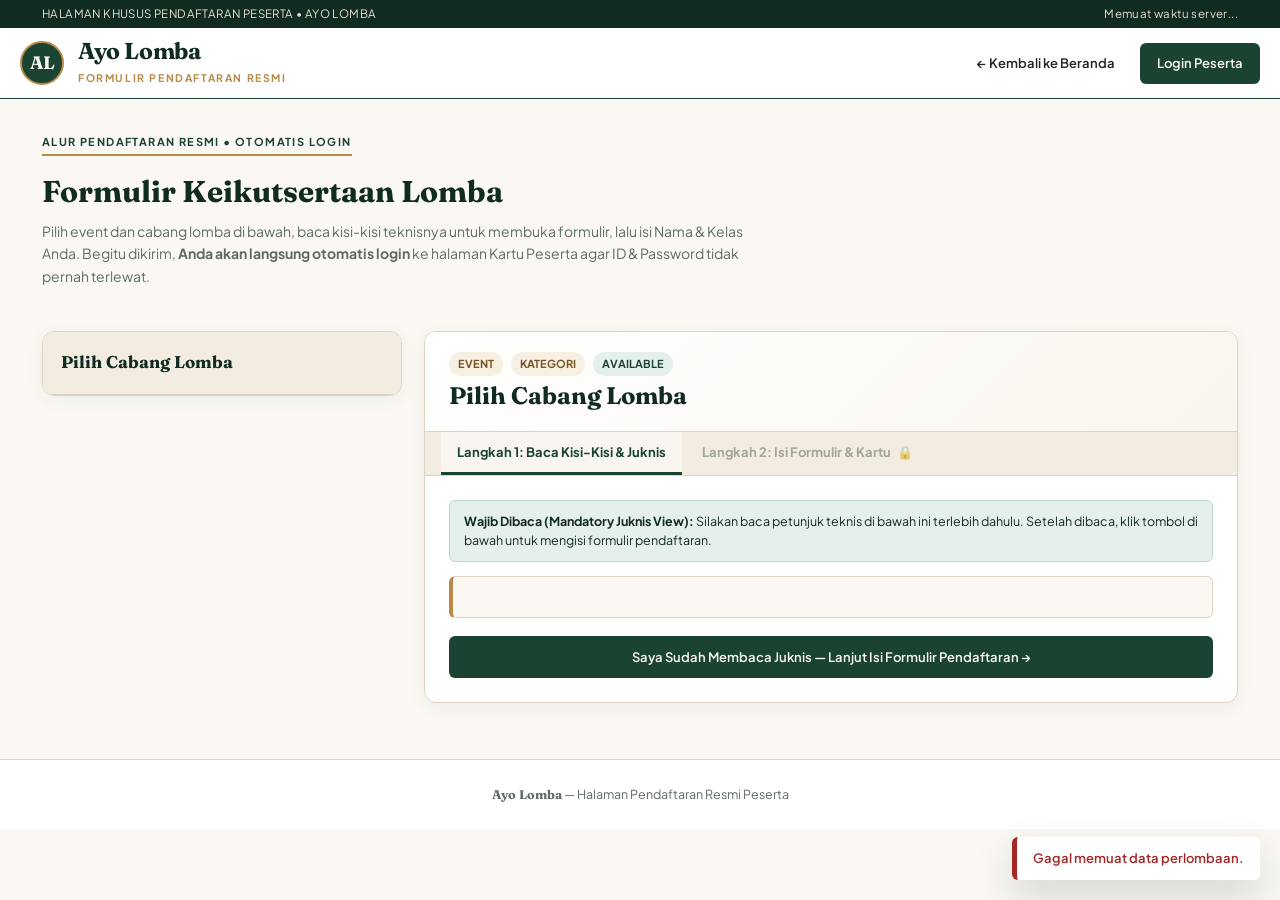
==== templates/daftar.html @ b58d6626 "Add files via upload" ====
<!DOCTYPE html>
<html lang="id">
<head>
  <meta charset="UTF-8">
  <meta name="viewport" content="width=device-width, initial-scale=1.0">
  <title>Daftar Lomba — Ayo Lomba</title>
  <link rel="preconnect" href="https://fonts.googleapis.com">
  <link rel="preconnect" href="https://fonts.gstatic.com" crossorigin>
  <link href="https://fonts.googleapis.com/css2?family=Fraunces:ital,opsz,wght@0,9..144,600;0,9..144,700;1,9..144,600&family=JetBrains+Mono:wght@500;700&family=Plus+Jakarta+Sans:wght@400;500;600;700;800&display=swap" rel="stylesheet">
  <link rel="stylesheet" href="/static/css/style.css">
</head>
<body data-page="daftar">

  <!-- Editorial Masthead -->
  <header class="masthead">
    <div class="masthead-top">
      <div class="container masthead-top-inner">
        <span id="topAuthBanner">HALAMAN KHUSUS PENDAFTARAN PESERTA &bull; AYO LOMBA</span>
        <span id="serverClockBanner">Memuat waktu server...</span>
      </div>
    </div>
    <div class="container masthead-nav">
      <a href="/" class="brand" style="text-decoration: none;">
        <div class="brand-crest">AL</div>
        <div class="brand-title">
          <h1>Ayo Lomba</h1>
          <span>Formulir Pendaftaran Resmi</span>
        </div>
      </a>

      <nav class="nav-actions">
        <a href="/" class="btn btn-ghost">&larr; Kembali ke Beranda</a>
        <div id="navParticipantZone" style="display: inline-flex; align-items: center; gap: 8px; flex-wrap: wrap;">
          <a href="/peserta" class="btn btn-hunter">Login Peserta</a>
        </div>
      </nav>
    </div>
  </header>

  <main class="container" style="padding-top: 28px; padding-bottom: 56px;">
    <div style="margin-bottom: 22px;">
      <div class="issue-tag">Alur Pendaftaran Resmi &bull; Otomatis Login</div>
      <h2 class="serif" style="font-size: 30px; color: var(--hunter-deep);">Formulir Keikutsertaan Lomba</h2>
      <p style="font-size: 14px; color: var(--muted); max-width: 720px; margin-top: 4px;">
        Pilih event dan cabang lomba di bawah, baca kisi-kisi teknisnya untuk membuka formulir, lalu isi Nama &amp; Kelas Anda.
        Begitu dikirim, <strong>Anda akan langsung otomatis login</strong> ke halaman Kartu Peserta agar ID &amp; Password tidak pernah terlewat.
      </p>
    </div>

    <div id="daftarAlreadyLoggedBanner" class="alert-box alert-hunter" style="display: none;"></div>

    <!-- Event Selector Ribbon -->
    <div class="event-ribbon" id="eventRibbon"></div>

    <!-- Split Workspace: Left Index + Right Interactive Registration -->
    <div class="split-workspace">
      <aside class="catalog-panel">
        <div class="catalog-head">
          <h3 id="catalogEventTitle">Pilih Cabang Lomba</h3>
          <div id="catalogEventMeta" style="font-size: 12px; color: var(--muted); margin-top: 3px;"></div>
        </div>
        <div class="catalog-list" id="catalogList"></div>
      </aside>

      <div class="detail-panel" id="detailPanel">
        <div class="detail-header">
          <div>
            <div style="display: flex; gap: 8px; align-items: center; margin-bottom: 6px; flex-wrap: wrap;">
              <span class="badge badge-brass" id="wsEventBadge">EVENT</span>
              <span class="badge badge-brass" id="wsCatBadge">KATEGORI</span>
              <span class="badge badge-open" id="wsStatusBadge">AVAILABLE</span>
            </div>
            <h3 id="wsCompTitle">Pilih Cabang Lomba</h3>
          </div>
          <div style="font-size: 12px; color: var(--muted); font-weight: 600;" id="wsCountLabel"></div>
        </div>

        <!-- Mandatory Juknis Tab Flow -->
        <div class="detail-tabs">
          <button type="button" class="detail-tab active" id="wsTabJuknis" onclick="switchDaftarTab('juknis')">
            Langkah 1: Baca Kisi-Kisi &amp; Juknis
          </button>
          <button type="button" class="detail-tab locked" id="wsTabRegister" onclick="switchDaftarTab('register')">
            Langkah 2: Isi Formulir &amp; Kartu <span id="wsTabLockIcon">&#128274;</span>
          </button>
        </div>

        <div class="detail-body">
          <!-- Step 1: Juknis -->
          <div id="wsPanelJuknis">
            <div class="alert-box alert-hunter">
              <strong>Wajib Dibaca (Mandatory Juknis View):</strong> Silakan baca petunjuk teknis di bawah ini terlebih dahulu. Setelah dibaca, klik tombol di bawah untuk mengisi formulir pendaftaran.
            </div>
            <div class="juknis-paper" id="wsJuknisContent"></div>
            <button type="button" class="btn btn-hunter" style="width: 100%; padding: 12px;" onclick="confirmJuknisAndOpenForm()">
              Saya Sudah Membaca Juknis &mdash; Lanjut Isi Formulir Pendaftaran &rarr;
            </button>
          </div>

          <!-- Step 2: Form + Live Pass -->
          <div id="wsPanelRegister" style="display: none;">
            <div id="wsLockBanner" class="alert-box alert-danger" style="display: none;"></div>
            <div class="alert-box alert-brass">
              <strong>Aturan Single Registration (Tanpa NIS/NISN):</strong> 1 siswa hanya boleh mendaftar 1 cabang lomba pada event ini. Setelah klik kirim, akun Anda akan <strong>otomatis masuk (auto-login)</strong> ke halaman Kartu Peserta.
            </div>

            <div class="reg-split">
              <form id="wsRegisterForm" onsubmit="submitRegistrationPage(event)">
                <div class="form-group">
                  <label>Nama Lengkap Siswa *</label>
                  <input type="text" id="regNama" class="form-control" placeholder="Contoh: Nadia Putri" oninput="updateLivePass()" required>
                </div>
                <div class="form-group">
                  <label>Kelas *</label>
                  <input type="text" id="regKelas" class="form-control" placeholder="Contoh: XI-IPA 1" oninput="updateLivePass()" required>
                </div>
                <div class="form-group">
                  <label>Nomor WhatsApp / HP <small>(opsional, untuk pemanggilan lomba)</small></label>
                  <input type="tel" id="regKontak" class="form-control" placeholder="08xxxxxxxxxx">
                </div>
                <div class="form-group">
                  <label>Catatan / Nama Anggota Tim <small>(opsional jika beregu)</small></label>
                  <textarea id="regCatatan" class="form-control" rows="2" placeholder="Tuliskan nama anggota tim jika lomba beregu..."></textarea>
                </div>
                <button type="submit" class="btn btn-hunter" id="btnSubmitReg" style="width: 100%; padding: 12px;">
                  Kirim Pendaftaran &amp; Otomatis Masuk Akun &rarr;
                </button>
              </form>

              <!-- Live Preview Heritage Pass -->
              <div class="pass-wrapper">
                <div class="pass-card" id="livePassCard">
                  <div class="pass-head">
                    <span class="pass-brand">AYO LOMBA PASS</span>
                    <span class="pass-event-pill" id="livePassEvent">EVENT</span>
                  </div>
                  <div class="pass-body-row">
                    <div>
                      <div class="pass-name" id="livePassNama">Nama Peserta</div>
                      <div class="pass-sub" id="livePassKelas">Kelas &bull; Pratinjau Langsung</div>
                      <div class="pass-sub" style="color: #FBF8F3; margin-top: 6px; font-weight: 600;" id="livePassComp">Cabang: -</div>
                    </div>
                    <div class="pass-qr-box" id="livePassQr"></div>
                  </div>
                  <div class="pass-creds">
                    <div>
                      <div class="pass-cred-lbl">ID User Akun</div>
                      <div class="pass-cred-val" id="livePassId">OTOMATIS</div>
                    </div>
                    <div>
                      <div class="pass-cred-lbl">Password Akun</div>
                      <div class="pass-cred-val" id="livePassPw">&bull;&bull;&bull;&bull;&bull;&bull;</div>
                    </div>
                  </div>
                  <div style="font-size: 10.5px; color: #D7E8DE; text-align: center; margin-top: 10px;">
                    Kartu ini akan tersimpan permanen di halaman Akun Peserta Anda setelah dikirim.
                  </div>
                </div>
              </div>
            </div>
          </div>
        </div>
      </div>
    </div>
  </main>

  <div class="toast-container" id="toastContainer"></div>

  <footer>
    <div class="container">
      <strong class="serif">Ayo Lomba</strong> &mdash; Halaman Pendaftaran Resmi Peserta
    </div>
  </footer>

  <script src="/static/js/app.js"></script>
</body>
</html>
---- static/css/style.css ----
:root {
  --cream: #FBF8F3;
  --parchment: #F3EDE1;
  --paper: #FFFFFF;
  --hunter: #1B4332;
  --hunter-deep: #102B20;
  --hunter-mid: #2D6A4F;
  --hunter-soft: #E5F0EA;
  --brass: #B88B4A;
  --brass-soft: #F7EFE2;
  --ink: #1C2520;
  --muted: #5F6B64;
  --rule: #DDD3C2;
  --danger: #A62626;
  --danger-soft: #FDECEC;
  --radius-sm: 6px;
  --radius-md: 12px;
  --radius-lg: 18px;
  --shadow-card: 0 4px 18px rgba(27, 67, 50, 0.06);
  --shadow-deep: 0 18px 40px rgba(16, 43, 32, 0.16);
}

* {
  box-sizing: border-box;
  margin: 0;
  padding: 0;
}

html {
  scroll-behavior: smooth;
}

body {
  font-family: 'Plus Jakarta Sans', -apple-system, BlinkMacSystemFont, sans-serif;
  background-color: var(--cream);
  color: var(--ink);
  line-height: 1.6;
  min-height: 100vh;
}

.serif {
  font-family: 'Fraunces', Georgia, serif;
}

.mono {
  font-family: 'JetBrains Mono', ui-monospace, monospace;
}

.container {
  max-width: 1240px;
  margin: 0 auto;
  padding: 0 22px;
}

/* Editorial Masthead */
.masthead {
  background: var(--paper);
  border-bottom: 1.5px solid var(--hunter);
  position: sticky;
  top: 0;
  z-index: 100;
}

.masthead-top {
  background: var(--hunter-deep);
  color: #E7DFD1;
  font-size: 11.5px;
  padding: 5px 0;
  letter-spacing: 0.4px;
}

.masthead-top-inner {
  display: flex;
  justify-content: space-between;
  align-items: center;
  gap: 12px;
  flex-wrap: wrap;
}

.masthead-nav {
  display: flex;
  justify-content: space-between;
  align-items: center;
  min-height: 70px;
  gap: 16px;
  flex-wrap: wrap;
  padding: 8px 0;
}

.brand {
  display: flex;
  align-items: center;
  gap: 14px;
  cursor: pointer;
}

.brand-crest {
  width: 44px;
  height: 44px;
  border-radius: 50%;
  background: var(--hunter);
  color: var(--cream);
  border: 2px solid var(--brass);
  display: flex;
  align-items: center;
  justify-content: center;
  font-family: 'Fraunces', Georgia, serif;
  font-weight: 700;
  font-size: 18px;
  letter-spacing: -0.5px;
}

.brand-title h1 {
  font-family: 'Fraunces', Georgia, serif;
  font-size: 23px;
  font-weight: 700;
  color: var(--hunter-deep);
  line-height: 1.05;
  letter-spacing: -0.4px;
}

.brand-title span {
  font-size: 10.5px;
  font-weight: 700;
  text-transform: uppercase;
  letter-spacing: 1.6px;
  color: var(--brass);
}

.nav-actions {
  display: flex;
  align-items: center;
  gap: 8px;
  flex-wrap: wrap;
}

.user-identity-pill {
  display: inline-flex;
  align-items: center;
  gap: 10px;
  background: var(--hunter-soft);
  border: 1.5px solid var(--hunter-mid);
  color: var(--hunter-deep);
  padding: 5px 12px;
  border-radius: 999px;
  font-size: 12.5px;
  font-weight: 700;
}

.user-identity-pill .u-avatar {
  width: 24px;
  height: 24px;
  border-radius: 50%;
  background: var(--hunter);
  color: var(--cream);
  display: inline-flex;
  align-items: center;
  justify-content: center;
  font-size: 11px;
  font-weight: 800;
}

.profile-info-grid {
  display: grid;
  grid-template-columns: repeat(auto-fit, minmax(180px, 1fr));
  gap: 12px;
  margin-bottom: 18px;
}

.profile-stat-card {
  background: var(--cream);
  border: 1px solid var(--rule);
  border-radius: var(--radius-sm);
  padding: 12px 14px;
}

.profile-stat-card .p-label {
  font-size: 11px;
  text-transform: uppercase;
  letter-spacing: 0.7px;
  color: var(--muted);
  font-weight: 700;
}

.profile-stat-card .p-val {
  font-size: 15px;
  font-weight: 800;
  color: var(--hunter-deep);
  margin-top: 3px;
}

/* Buttons */
.btn {
  display: inline-flex;
  align-items: center;
  justify-content: center;
  gap: 7px;
  padding: 9px 16px;
  border-radius: var(--radius-sm);
  font-family: inherit;
  font-size: 13px;
  font-weight: 600;
  border: 1px solid transparent;
  cursor: pointer;
  transition: all 0.18s ease;
  text-decoration: none;
}

.btn:disabled {
  opacity: 0.5;
  cursor: not-allowed;
}

.btn-ghost {
  background: transparent;
  color: var(--ink);
}

.btn-ghost:hover {
  background: var(--parchment);
  color: var(--hunter);
}

.btn-hunter {
  background: var(--hunter);
  color: var(--cream);
}

.btn-hunter:hover:not(:disabled) {
  background: var(--hunter-mid);
  transform: translateY(-1px);
}

.btn-parchment {
  background: var(--parchment);
  color: var(--hunter-deep);
  border-color: var(--rule);
}

.btn-parchment:hover:not(:disabled) {
  background: #E8DEC9;
}

.btn-outline {
  background: transparent;
  color: var(--hunter);
  border: 1.5px solid var(--hunter);
}

.btn-outline:hover:not(:disabled) {
  background: var(--hunter-soft);
}

.btn-danger {
  background: var(--danger-soft);
  color: var(--danger);
  border-color: #F4C7C7;
}

.btn-danger:hover:not(:disabled) {
  background: #FAD7D7;
}

.btn-sm {
  padding: 6px 11px;
  font-size: 12px;
}

/* Editorial Hero Strip */
.editorial-hero {
  border-bottom: 1px solid var(--rule);
  background: linear-gradient(180deg, #F6F0E5 0%, var(--cream) 100%);
  padding: 32px 0;
}

.hero-grid {
  display: grid;
  grid-template-columns: 1.25fr 1fr;
  gap: 28px;
  align-items: stretch;
}

@media (max-width: 900px) {
  .hero-grid {
    grid-template-columns: 1fr;
  }
}

.issue-tag {
  display: inline-block;
  font-size: 11px;
  font-weight: 700;
  text-transform: uppercase;
  letter-spacing: 1.4px;
  color: var(--hunter);
  border-bottom: 2px solid var(--brass);
  padding-bottom: 3px;
  margin-bottom: 12px;
}

.editorial-hero h2 {
  font-family: 'Fraunces', Georgia, serif;
  font-size: 38px;
  line-height: 1.14;
  font-weight: 700;
  color: var(--hunter-deep);
  margin-bottom: 12px;
}

.editorial-hero h2 em {
  font-style: italic;
  color: var(--hunter-mid);
}

.editorial-hero p {
  color: var(--muted);
  font-size: 14.5px;
  max-width: 560px;
  margin-bottom: 18px;
}

.hero-ledger {
  background: var(--paper);
  border: 1px solid var(--rule);
  border-top: 4px solid var(--hunter);
  border-radius: var(--radius-md);
  padding: 18px 20px;
  box-shadow: var(--shadow-card);
  display: flex;
  flex-direction: column;
  justify-content: space-between;
}

.ledger-head {
  display: flex;
  justify-content: space-between;
  align-items: center;
  padding-bottom: 10px;
  border-bottom: 1px dashed var(--rule);
  margin-bottom: 12px;
}

.ledger-head h3 {
  font-family: 'Fraunces', Georgia, serif;
  font-size: 16px;
  color: var(--hunter-deep);
}

.ledger-list {
  display: flex;
  flex-direction: column;
  gap: 9px;
}

.ledger-item {
  display: flex;
  justify-content: space-between;
  align-items: center;
  gap: 10px;
  padding: 8px 10px;
  background: var(--cream);
  border: 1px solid #EAE1D2;
  border-radius: var(--radius-sm);
  cursor: pointer;
  transition: border-color 0.15s;
}

.ledger-item:hover {
  border-color: var(--hunter-mid);
}

.ledger-countdown {
  font-family: 'JetBrains Mono', monospace;
  font-size: 11px;
  font-weight: 700;
  color: var(--hunter);
}

/* Badges */
.badge {
  display: inline-flex;
  align-items: center;
  gap: 5px;
  font-size: 11px;
  font-weight: 700;
  padding: 3px 9px;
  border-radius: 999px;
  white-space: nowrap;
}

.badge-open {
  background: var(--hunter-soft);
  color: var(--hunter);
}

.badge-locked {
  background: var(--danger-soft);
  color: var(--danger);
}

.badge-brass {
  background: var(--brass-soft);
  color: #795424;
}

/* Split-View Catalog & Workspace */
.workspace-section {
  padding: 34px 0 20px;
}

.event-ribbon {
  display: grid;
  grid-template-columns: repeat(3, 1fr);
  gap: 12px;
  margin-bottom: 22px;
}

@media (max-width: 780px) {
  .event-ribbon {
    grid-template-columns: 1fr;
  }
}

.event-ribbon-card {
  background: var(--paper);
  border: 1.5px solid var(--rule);
  border-radius: var(--radius-md);
  padding: 14px 16px;
  cursor: pointer;
  text-align: left;
  transition: all 0.2s ease;
  display: flex;
  justify-content: space-between;
  align-items: center;
  gap: 10px;
}

.event-ribbon-card:hover {
  border-color: var(--hunter-mid);
  transform: translateY(-1px);
}

.event-ribbon-card.active {
  background: var(--hunter);
  color: var(--cream);
  border-color: var(--hunter-deep);
  box-shadow: var(--shadow-card);
}

.event-ribbon-card.active .ribbon-sub {
  color: #CCE0D4;
}

.ribbon-title {
  font-family: 'Fraunces', Georgia, serif;
  font-size: 18px;
  font-weight: 700;
}

.ribbon-sub {
  font-size: 12px;
  color: var(--muted);
}

.split-workspace {
  display: grid;
  grid-template-columns: 360px 1fr;
  gap: 22px;
  align-items: start;
}

@media (max-width: 960px) {
  .split-workspace {
    grid-template-columns: 1fr;
  }
}

/* Left Index Column */
.catalog-panel {
  background: var(--paper);
  border: 1px solid var(--rule);
  border-radius: var(--radius-md);
  overflow: hidden;
  box-shadow: var(--shadow-card);
}

.catalog-head {
  padding: 16px 18px;
  background: var(--parchment);
  border-bottom: 1px solid var(--rule);
}

.catalog-head h3 {
  font-family: 'Fraunces', Georgia, serif;
  font-size: 17px;
  color: var(--hunter-deep);
}

.catalog-list {
  display: flex;
  flex-direction: column;
}

.catalog-item {
  display: flex;
  align-items: flex-start;
  gap: 12px;
  padding: 14px 16px;
  border-bottom: 1px solid #EFE8DA;
  background: transparent;
  border-left: 4px solid transparent;
  border-right: none;
  border-top: none;
  width: 100%;
  text-align: left;
  cursor: pointer;
  transition: all 0.15s;
}

.catalog-item:last-child {
  border-bottom: none;
}

.catalog-item:hover {
  background: var(--cream);
}

.catalog-item.active {
  background: var(--hunter-soft);
  border-left-color: var(--hunter);
}

.catalog-num {
  font-family: 'Fraunces', Georgia, serif;
  font-size: 16px;
  font-weight: 700;
  color: var(--brass);
  min-width: 24px;
}

.catalog-info {
  flex: 1;
}

.catalog-name {
  font-weight: 700;
  font-size: 14.5px;
  color: var(--hunter-deep);
  line-height: 1.3;
}

.catalog-meta {
  font-size: 12px;
  color: var(--muted);
  margin-top: 3px;
  display: flex;
  justify-content: space-between;
  align-items: center;
  gap: 6px;
}

/* Right Detail / Action Panel */
.detail-panel {
  background: var(--paper);
  border: 1px solid var(--rule);
  border-radius: var(--radius-md);
  box-shadow: var(--shadow-card);
  overflow: hidden;
}

.detail-header {
  padding: 20px 24px;
  border-bottom: 1px solid var(--rule);
  display: flex;
  justify-content: space-between;
  align-items: flex-start;
  flex-wrap: wrap;
  gap: 12px;
  background: linear-gradient(135deg, #FFFFFF 0%, #FAF6EE 100%);
}

.detail-header h3 {
  font-family: 'Fraunces', Georgia, serif;
  font-size: 24px;
  color: var(--hunter-deep);
  line-height: 1.2;
}

.detail-tabs {
  display: flex;
  border-bottom: 1px solid var(--rule);
  background: var(--parchment);
  padding: 0 16px;
  gap: 4px;
  overflow-x: auto;
}

.detail-tab {
  background: transparent;
  border: none;
  border-bottom: 3px solid transparent;
  padding: 12px 16px;
  font-family: inherit;
  font-size: 13px;
  font-weight: 700;
  color: var(--muted);
  cursor: pointer;
  white-space: nowrap;
  display: inline-flex;
  align-items: center;
  gap: 6px;
  transition: all 0.15s;
}

.detail-tab:hover {
  color: var(--hunter-deep);
}

.detail-tab.active {
  color: var(--hunter);
  border-bottom-color: var(--hunter);
  background: rgba(255, 255, 255, 0.55);
}

.detail-tab.locked {
  opacity: 0.55;
  cursor: not-allowed;
}

.detail-body {
  padding: 24px;
}

.juknis-paper {
  background: var(--cream);
  border: 1px solid var(--rule);
  border-left: 4px solid var(--brass);
  border-radius: var(--radius-sm);
  padding: 20px;
  font-size: 14px;
  line-height: 1.8;
  white-space: pre-wrap;
  margin-bottom: 18px;
}

/* Split Form + Live Kartu Preview */
.reg-split {
  display: grid;
  grid-template-columns: 1.1fr 0.95fr;
  gap: 22px;
  align-items: start;
}

@media (max-width: 760px) {
  .reg-split {
    grid-template-columns: 1fr;
  }
}

.form-group {
  margin-bottom: 14px;
}

.form-group label {
  display: block;
  font-size: 12.5px;
  font-weight: 700;
  color: var(--hunter-deep);
  margin-bottom: 5px;
}

.form-group label small {
  font-weight: 500;
  color: var(--muted);
}

.form-control {
  width: 100%;
  padding: 10px 12px;
  border: 1.5px solid var(--rule);
  border-radius: var(--radius-sm);
  font-family: inherit;
  font-size: 13.5px;
  background: var(--cream);
  color: var(--ink);
  transition: border-color 0.15s, background-color 0.15s;
}

.form-control:focus {
  outline: none;
  border-color: var(--hunter);
  background: var(--paper);
}

.alert-box {
  padding: 11px 14px;
  border-radius: var(--radius-sm);
  font-size: 12.5px;
  line-height: 1.55;
  margin-bottom: 14px;
}

.alert-hunter {
  background: var(--hunter-soft);
  border: 1px solid #BDD7C8;
  color: var(--hunter-deep);
}

.alert-brass {
  background: var(--brass-soft);
  border: 1px solid #E5D1B1;
  color: #6B491C;
}

.alert-danger {
  background: var(--danger-soft);
  border: 1px solid #F3BDBD;
  color: var(--danger);
}

/* Heritage Pass (Kartu Lomba Digital) */
.pass-wrapper {
  position: sticky;
  top: 90px;
}

.pass-card {
  background: linear-gradient(155deg, var(--hunter-deep) 0%, var(--hunter) 65%, var(--hunter-mid) 100%);
  color: var(--cream);
  border-radius: var(--radius-md);
  border: 2px solid var(--brass);
  padding: 20px;
  box-shadow: var(--shadow-deep);
  position: relative;
  overflow: hidden;
}

.pass-card::after {
  content: "";
  position: absolute;
  bottom: -45px;
  right: -45px;
  width: 130px;
  height: 130px;
  border-radius: 50%;
  border: 18px solid rgba(184, 139, 74, 0.14);
  pointer-events: none;
}

.pass-head {
  display: flex;
  justify-content: space-between;
  align-items: center;
  padding-bottom: 10px;
  border-bottom: 1px dashed rgba(251, 248, 243, 0.28);
  margin-bottom: 14px;
}

.pass-brand {
  font-family: 'Fraunces', Georgia, serif;
  font-size: 15px;
  font-weight: 700;
  letter-spacing: 0.4px;
}

.pass-event-pill {
  font-size: 10.5px;
  font-weight: 700;
  text-transform: uppercase;
  letter-spacing: 0.7px;
  background: rgba(184, 139, 74, 0.25);
  border: 1px solid var(--brass);
  color: #F8E5C7;
  padding: 2px 9px;
  border-radius: 999px;
}

.pass-body-row {
  display: flex;
  justify-content: space-between;
  align-items: flex-start;
  gap: 12px;
}

.pass-name {
  font-family: 'Fraunces', Georgia, serif;
  font-size: 19px;
  font-weight: 700;
  line-height: 1.2;
}

.pass-sub {
  font-size: 12.5px;
  color: #CBE3D5;
  margin-top: 2px;
}

.pass-qr-box {
  background: var(--cream);
  padding: 5px;
  border-radius: 6px;
  flex-shrink: 0;
  border: 1px solid var(--brass);
}

.pass-creds {
  display: grid;
  grid-template-columns: 1fr 1fr;
  gap: 10px;
  margin-top: 14px;
  background: rgba(0, 0, 0, 0.26);
  border: 1px dashed rgba(255, 255, 255, 0.28);
  border-radius: var(--radius-sm);
  padding: 10px;
  text-align: center;
}

.pass-cred-lbl {
  font-size: 10px;
  text-transform: uppercase;
  letter-spacing: 0.8px;
  color: #B9D9C6;
}

.pass-cred-val {
  font-family: 'JetBrains Mono', monospace;
  font-size: 15px;
  font-weight: 700;
  color: #FFFFFF;
  margin-top: 2px;
}

/* Tournament Bracket with Tree Connectors */
.bracket-showcase {
  background: var(--paper);
  border: 1px solid var(--rule);
  border-top: 4px solid var(--hunter);
  border-radius: var(--radius-md);
  padding: 26px;
  margin: 34px 0 54px;
  box-shadow: var(--shadow-card);
}

.bracket-bar {
  display: flex;
  justify-content: space-between;
  align-items: center;
  flex-wrap: wrap;
  gap: 12px;
  padding-bottom: 18px;
  border-bottom: 1px solid var(--rule);
  margin-bottom: 22px;
}

.bracket-tree-wrap {
  display: flex;
  gap: 32px;
  overflow-x: auto;
  padding: 10px 4px;
  align-items: stretch;
}

.b-round {
  min-width: 265px;
  flex: 1;
  display: flex;
  flex-direction: column;
}

.b-round-label {
  text-align: center;
  font-family: 'Fraunces', Georgia, serif;
  font-size: 14px;
  font-weight: 700;
  color: var(--hunter-deep);
  background: var(--parchment);
  border: 1px solid var(--rule);
  border-radius: var(--radius-sm);
  padding: 6px 12px;
  margin-bottom: 14px;
}

.b-matches {
  flex: 1;
  display: flex;
  flex-direction: column;
  justify-content: space-around;
  gap: 18px;
}

.b-match {
  background: var(--cream);
  border: 1.5px solid var(--rule);
  border-radius: var(--radius-sm);
  padding: 8px;
  position: relative;
}

/* Connector arm to next round */
.b-round:not(.b-last) .b-match::after {
  content: "";
  position: absolute;
  right: -18px;
  top: 50%;
  width: 17px;
  height: 2px;
  background: var(--brass);
}

.b-slot {
  display: flex;
  justify-content: space-between;
  align-items: center;
  gap: 8px;
  padding: 7px 9px;
  background: var(--paper);
  border: 1px solid #EAE1D2;
  border-radius: 5px;
  font-size: 12.5px;
  font-weight: 600;
}

.b-slot + .b-slot {
  margin-top: 6px;
}

.b-slot.winner {
  background: var(--hunter-soft);
  border-color: var(--hunter-mid);
  color: var(--hunter-deep);
}

.b-slot.muted {
  color: var(--muted);
  font-weight: 500;
  font-style: italic;
}

.b-champ-col {
  min-width: 220px;
  display: flex;
  flex-direction: column;
  justify-content: center;
}

.b-champ-card {
  background: linear-gradient(155deg, var(--hunter-deep), var(--hunter));
  border: 2px solid var(--brass);
  border-radius: var(--radius-md);
  padding: 24px 18px;
  text-align: center;
  color: var(--cream);
  box-shadow: var(--shadow-card);
}

.b-champ-card small {
  text-transform: uppercase;
  letter-spacing: 1.4px;
  font-size: 10.5px;
  font-weight: 700;
  color: var(--brass);
}

.b-champ-card h4 {
  font-family: 'Fraunces', Georgia, serif;
  font-size: 20px;
  margin-top: 8px;
}

/* Modals */
.modal-overlay {
  position: fixed;
  inset: 0;
  background: rgba(16, 43, 32, 0.62);
  backdrop-filter: blur(4px);
  display: none;
  align-items: center;
  justify-content: center;
  padding: 18px;
  z-index: 1000;
}

.modal-overlay.open {
  display: flex;
}

.modal-box {
  background: var(--paper);
  border: 1px solid var(--rule);
  border-radius: var(--radius-md);
  width: 100%;
  max-width: 560px;
  max-height: 92vh;
  overflow-y: auto;
  box-shadow: var(--shadow-deep);
}

.modal-box.wide {
  max-width: 960px;
}

.modal-head {
  padding: 16px 22px;
  border-bottom: 1px solid var(--rule);
  display: flex;
  justify-content: space-between;
  align-items: center;
  background: var(--parchment);
  position: sticky;
  top: 0;
  z-index: 5;
}

.modal-head h3 {
  font-family: 'Fraunces', Georgia, serif;
  font-size: 19px;
  color: var(--hunter-deep);
}

.close-x {
  width: 30px;
  height: 30px;
  border-radius: 50%;
  border: 1px solid var(--rule);
  background: var(--paper);
  color: var(--ink);
  font-size: 18px;
  cursor: pointer;
}

.modal-body {
  padding: 22px;
}

/* Panitia Controls & Table */
.panitia-grid {
  display: grid;
  grid-template-columns: repeat(auto-fit, minmax(260px, 1fr));
  gap: 14px;
  margin-bottom: 20px;
}

.panitia-box {
  background: var(--cream);
  border: 1px solid var(--rule);
  border-radius: var(--radius-sm);
  padding: 14px;
}

.table-wrap {
  overflow-x: auto;
  max-height: 320px;
  border: 1px solid var(--rule);
  border-radius: var(--radius-sm);
}

table.data-table {
  width: 100%;
  border-collapse: collapse;
  font-size: 12.5px;
}

table.data-table th {
  background: var(--hunter);
  color: var(--cream);
  text-align: left;
  padding: 9px 11px;
  position: sticky;
  top: 0;
}

table.data-table td {
  padding: 8px 11px;
  border-bottom: 1px solid #EDE5D7;
}

table.data-table tr:nth-child(even) {
  background: #FAF6EE;
}

/* Toast */
.toast-container {
  position: fixed;
  bottom: 20px;
  right: 20px;
  z-index: 2000;
  display: flex;
  flex-direction: column;
  gap: 8px;
}

.toast {
  background: var(--paper);
  border-left: 5px solid var(--hunter);
  border-radius: var(--radius-sm);
  padding: 11px 16px;
  box-shadow: var(--shadow-deep);
  font-size: 13px;
  font-weight: 600;
  max-width: 390px;
}

.toast.error {
  border-left-color: var(--danger);
  color: var(--danger);
}

footer {
  border-top: 1px solid var(--rule);
  background: var(--paper);
  padding: 24px 0;
  text-align: center;
  font-size: 12.5px;
  color: var(--muted);
}

@media print {
  body * {
    visibility: hidden;
  }
  .print-pass-target, .print-pass-target * {
    visibility: visible;
  }
  .print-pass-target {
    position: fixed;
    left: 24px;
    top: 24px;
    width: 440px;
    -webkit-print-color-adjust: exact;
    print-color-adjust: exact;
  }
}
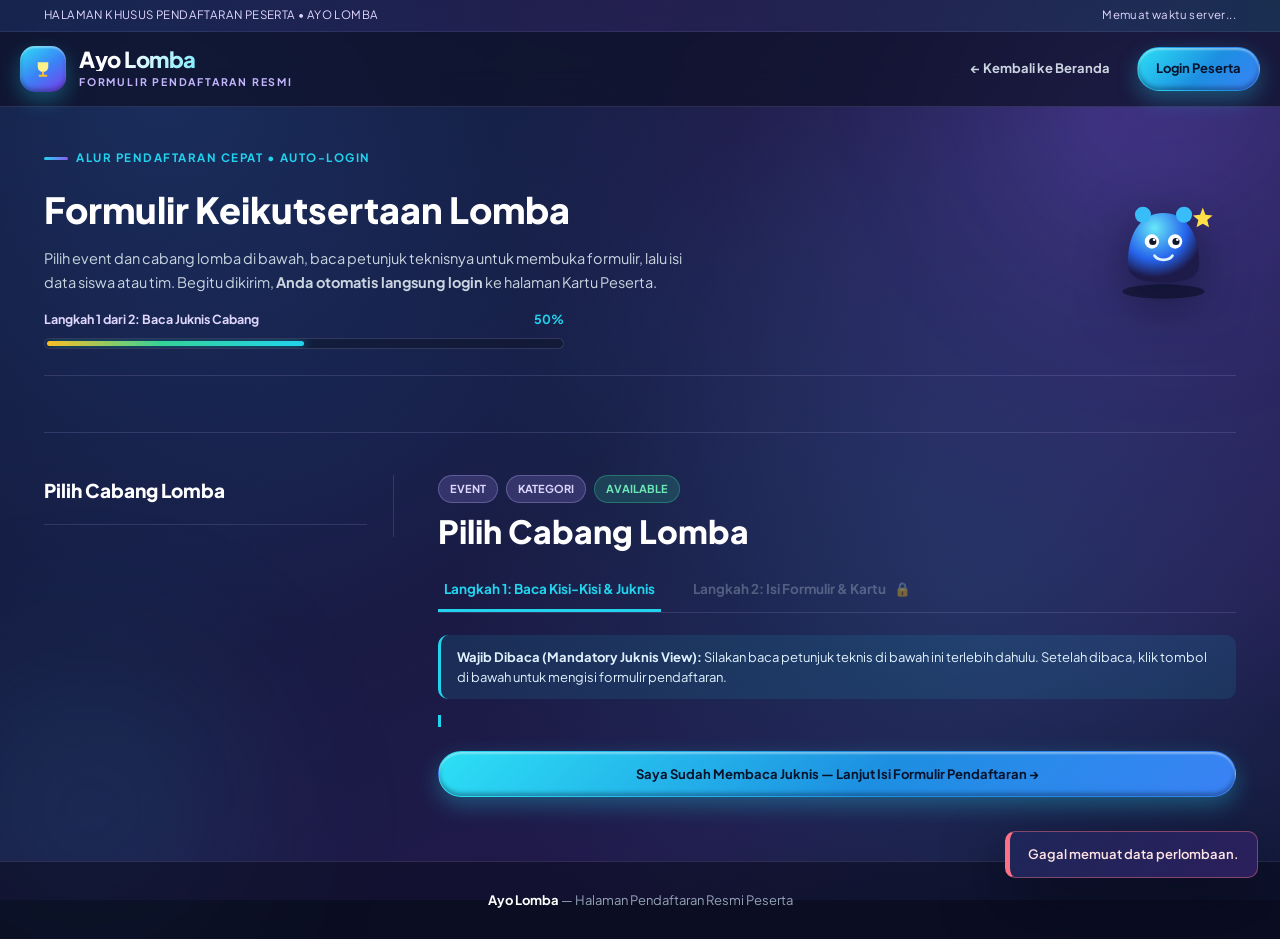
==== commit 95496a91: "Add files via upload" ====
--- a/templates/daftar.html
+++ b/templates/daftar.html
@@ -6,12 +6,12 @@
   <title>Daftar Lomba — Ayo Lomba</title>
   <link rel="preconnect" href="https://fonts.googleapis.com">
   <link rel="preconnect" href="https://fonts.gstatic.com" crossorigin>
-  <link href="https://fonts.googleapis.com/css2?family=Fraunces:ital,opsz,wght@0,9..144,600;0,9..144,700;1,9..144,600&family=JetBrains+Mono:wght@500;700&family=Plus+Jakarta+Sans:wght@400;500;600;700;800&display=swap" rel="stylesheet">
+  <link href="https://fonts.googleapis.com/css2?family=Inter:wght@400;500;600;700&family=JetBrains+Mono:wght@500;700&family=Plus+Jakarta+Sans:wght@500;600;700;800&display=swap" rel="stylesheet">
   <link rel="stylesheet" href="/static/css/style.css">
 </head>
 <body data-page="daftar">
 
-  <!-- Editorial Masthead -->
+  <!-- Open Top Masthead -->
   <header class="masthead">
     <div class="masthead-top">
       <div class="container masthead-top-inner">
@@ -20,8 +20,13 @@
       </div>
     </div>
     <div class="container masthead-nav">
-      <a href="/" class="brand" style="text-decoration: none;">
-        <div class="brand-crest">AL</div>
+      <a href="/" class="brand">
+        <div class="brand-crest-3d" aria-hidden="true">
+          <svg width="24" height="24" viewBox="0 0 32 32" fill="none">
+            <path d="M9 7H23V13C23 16.866 19.866 20 16 20C12.134 20 9 16.866 9 13V7Z" fill="#FEF08A"/>
+            <path d="M16 20V25M11.5 25H20.5" stroke="#FBBF24" stroke-width="2.5" stroke-linecap="round"/>
+          </svg>
+        </div>
         <div class="brand-title">
           <h1>Ayo Lomba</h1>
           <span>Formulir Pendaftaran Resmi</span>
@@ -37,27 +42,66 @@
     </div>
   </header>
 
-  <main class="container" style="padding-top: 28px; padding-bottom: 56px;">
-    <div style="margin-bottom: 22px;">
-      <div class="issue-tag">Alur Pendaftaran Resmi &bull; Otomatis Login</div>
-      <h2 class="serif" style="font-size: 30px; color: var(--hunter-deep);">Formulir Keikutsertaan Lomba</h2>
-      <p style="font-size: 14px; color: var(--muted); max-width: 720px; margin-top: 4px;">
-        Pilih event dan cabang lomba di bawah, baca kisi-kisi teknisnya untuk membuka formulir, lalu isi Nama &amp; Kelas Anda.
-        Begitu dikirim, <strong>Anda akan langsung otomatis login</strong> ke halaman Kartu Peserta agar ID &amp; Password tidak pernah terlewat.
-      </p>
+  <main class="container" style="padding-top: 34px; padding-bottom: 64px;">
+    <!-- Open Intro Banner with 3D Companion Character + Progress Indicator -->
+    <div style="display:flex;justify-content:space-between;align-items:center;flex-wrap:wrap;gap:24px;margin-bottom:28px;padding-bottom:26px;border-bottom:1px solid var(--line-soft);">
+      <div style="flex:1 1 500px;">
+        <div class="issue-tag">Alur Pendaftaran Cepat &bull; Auto-Login</div>
+        <h2 style="font-size:clamp(26px, 3.2vw, 36px);font-weight:800;color:#fff;margin-bottom:8px;">Formulir Keikutsertaan Lomba</h2>
+        <p style="font-size:14.5px;color:var(--text-secondary);max-width:660px;">
+          Pilih event dan cabang lomba di bawah, baca petunjuk teknisnya untuk membuka formulir, lalu isi data siswa atau tim.
+          Begitu dikirim, <strong>Anda otomatis langsung login</strong> ke halaman Kartu Peserta.
+        </p>
+
+        <!-- Gamified Glowing Progress Indicator Bar -->
+        <div class="progress-track-wrap" style="max-width:520px;margin-bottom:0;">
+          <div class="progress-track-label">
+            <span id="daftarProgressStepLabel">Langkah 1 dari 2: Baca Juknis Cabang</span>
+            <span id="daftarProgressPct" style="color:var(--cyan);">50%</span>
+          </div>
+          <div class="progress-track-bar">
+            <div class="progress-track-fill" id="daftarProgressFill" style="width:50%;"></div>
+          </div>
+        </div>
+      </div>
+
+      <!-- Standalone 3D Playful Mascot Illustration -->
+      <div aria-hidden="true" style="flex-shrink:0;">
+        <svg width="145" height="125" viewBox="0 0 160 140" fill="none" style="filter:drop-shadow(0 14px 24px rgba(8,12,38,0.6));animation:floatGentle 4.5s ease-in-out infinite;">
+          <defs>
+            <radialGradient id="daftarBuddy" cx="0" cy="0" r="1" gradientUnits="userSpaceOnUse" gradientTransform="translate(70 55) rotate(60) scale(55)">
+              <stop stop-color="#67E8F9"/>
+              <stop offset="0.65" stop-color="#2563EB"/>
+              <stop offset="1" stop-color="#1E1B4B"/>
+            </radialGradient>
+          </defs>
+          <ellipse cx="80" cy="126" rx="46" ry="8" fill="rgba(5,8,25,0.5)"/>
+          <path d="M40 94C40 58 57 38 80 38C103 38 120 58 120 94C120 110 105 116 80 116C55 116 40 110 40 94Z" fill="url(#daftarBuddy)"/>
+          <circle cx="57" cy="40" r="9" fill="#38BDF8"/>
+          <circle cx="103" cy="40" r="9" fill="#38BDF8"/>
+          <circle cx="67" cy="70" r="8" fill="#fff"/>
+          <circle cx="93" cy="70" r="8" fill="#fff"/>
+          <circle cx="68" cy="70" r="4" fill="#0F172A"/>
+          <circle cx="94" cy="70" r="4" fill="#0F172A"/>
+          <circle cx="69.5" cy="68" r="1.5" fill="#fff"/>
+          <circle cx="95.5" cy="68" r="1.5" fill="#fff"/>
+          <path d="M70 86C74 92 86 92 90 86" stroke="#E0F2FE" stroke-width="3.2" stroke-linecap="round"/>
+          <path d="M124 32L127 40L135 41L129 46L131 54L124 50L117 54L119 46L113 41L121 40L124 32Z" fill="#FDE047"/>
+        </svg>
+      </div>
     </div>
 
     <div id="daftarAlreadyLoggedBanner" class="alert-box alert-hunter" style="display: none;"></div>
 
-    <!-- Event Selector Ribbon -->
+    <!-- Event Selector 3D Orbs Ribbon -->
     <div class="event-ribbon" id="eventRibbon"></div>
 
-    <!-- Split Workspace: Left Index + Right Interactive Registration -->
+    <!-- Open Split Workspace: Left Index + Right Interactive Registration -->
     <div class="split-workspace">
       <aside class="catalog-panel">
         <div class="catalog-head">
           <h3 id="catalogEventTitle">Pilih Cabang Lomba</h3>
-          <div id="catalogEventMeta" style="font-size: 12px; color: var(--muted); margin-top: 3px;"></div>
+          <div id="catalogEventMeta" style="font-size: 12.5px; color: var(--cyan); margin-top: 4px; font-weight: 600;"></div>
         </div>
         <div class="catalog-list" id="catalogList"></div>
       </aside>
@@ -65,14 +109,14 @@
       <div class="detail-panel" id="detailPanel">
         <div class="detail-header">
           <div>
-            <div style="display: flex; gap: 8px; align-items: center; margin-bottom: 6px; flex-wrap: wrap;">
+            <div style="display: flex; gap: 8px; align-items: center; margin-bottom: 10px; flex-wrap: wrap;">
               <span class="badge badge-brass" id="wsEventBadge">EVENT</span>
               <span class="badge badge-brass" id="wsCatBadge">KATEGORI</span>
               <span class="badge badge-open" id="wsStatusBadge">AVAILABLE</span>
             </div>
             <h3 id="wsCompTitle">Pilih Cabang Lomba</h3>
           </div>
-          <div style="font-size: 12px; color: var(--muted); font-weight: 600;" id="wsCountLabel"></div>
+          <div style="font-size: 13px; color: var(--cyan); font-weight: 700;" id="wsCountLabel"></div>
         </div>
 
         <!-- Mandatory Juknis Tab Flow -->
@@ -92,7 +136,7 @@
               <strong>Wajib Dibaca (Mandatory Juknis View):</strong> Silakan baca petunjuk teknis di bawah ini terlebih dahulu. Setelah dibaca, klik tombol di bawah untuk mengisi formulir pendaftaran.
             </div>
             <div class="juknis-paper" id="wsJuknisContent"></div>
-            <button type="button" class="btn btn-hunter" style="width: 100%; padding: 12px;" onclick="confirmJuknisAndOpenForm()">
+            <button type="button" class="btn btn-hunter" style="width: 100%; padding: 14px;" onclick="confirmJuknisAndOpenForm()">
               Saya Sudah Membaca Juknis &mdash; Lanjut Isi Formulir Pendaftaran &rarr;
             </button>
           </div>
@@ -118,16 +162,51 @@
                   <label>Nomor WhatsApp / HP <small>(opsional, untuk pemanggilan lomba)</small></label>
                   <input type="tel" id="regKontak" class="form-control" placeholder="08xxxxxxxxxx">
                 </div>
-                <div class="form-group">
-                  <label>Catatan / Nama Anggota Tim <small>(opsional jika beregu)</small></label>
-                  <textarea id="regCatatan" class="form-control" rows="2" placeholder="Tuliskan nama anggota tim jika lomba beregu..."></textarea>
-                </div>
-                <button type="submit" class="btn btn-hunter" id="btnSubmitReg" style="width: 100%; padding: 12px;">
+
+                <!-- Bagian Khusus Lomba Kelompok / Beregu -->
+                <div id="groupFieldsContainer" class="group-open-panel" style="display: none;">
+                  <div style="display: flex; justify-content: space-between; align-items: center; margin-bottom: 12px; gap: 8px; flex-wrap: wrap;">
+                    <div style="font-weight: 800; color: var(--cyan); font-size: 14px; display: flex; align-items: center; gap: 6px;">
+                      <span>👥 Data Kelompok / Tim</span>
+                    </div>
+                    <span id="groupMinBadge" class="badge badge-brass" style="font-size: 11px;">Min 5 Anggota</span>
+                  </div>
+
+                  <div class="form-group" style="margin-bottom: 12px;">
+                    <label style="font-weight: 700;">Nama Kelompok / Tim *</label>
+                    <input type="text" id="regNamaKelompok" class="form-control" placeholder="Contoh: Garuda Muda XI-IPA 1" oninput="updateLivePass()">
+                    <small style="color: var(--text-muted); font-size: 11.5px;">Nama ini akan dicantumkan pada Bagan Turnamen dan Kartu Peserta.</small>
+                  </div>
+
+                  <div class="form-group" style="margin-bottom: 8px;">
+                    <div style="display: flex; justify-content: space-between; align-items: center; margin-bottom: 6px; flex-wrap: wrap; gap: 6px;">
+                      <label style="font-weight: 700; margin-bottom: 0;">Daftar Anggota Kelompok</label>
+                      <span id="groupCountIndicator" style="font-size: 11.5px; font-weight: 700; color: var(--cyan);">Total: 1 (Ketua)</span>
+                    </div>
+                    <div style="font-size: 11.5px; color: var(--text-muted); margin-bottom: 10px;">
+                      Pendaftar di atas bertindak sebagai <strong style="color:#fff;">Ketua Tim</strong>. Tambahkan nama rekan tim di bawah ini hingga memenuhi syarat minimal.
+                    </div>
+
+                    <div id="groupMembersList" style="display: flex; flex-direction: column; gap: 8px;">
+                      <!-- Dynamic member inputs inserted here -->
+                    </div>
+
+                    <button type="button" class="btn btn-outline" id="btnAddMember" onclick="addGroupMemberInput()" style="margin-top: 12px; width: 100%; font-size: 12.5px; padding: 8px 14px;">
+                      + Tambah Anggota Tim
+                    </button>
+                  </div>
+                </div>
+
+                <div class="form-group">
+                  <label>Catatan Tambahan <small>(opsional)</small></label>
+                  <textarea id="regCatatan" class="form-control" rows="2" placeholder="Tuliskan catatan tambahan jika ada..."></textarea>
+                </div>
+                <button type="submit" class="btn btn-hunter" id="btnSubmitReg" style="width: 100%; padding: 13px;">
                   Kirim Pendaftaran &amp; Otomatis Masuk Akun &rarr;
                 </button>
               </form>
 
-              <!-- Live Preview Heritage Pass -->
+              <!-- Live Preview Digital Pass (Authentic Digital Card Artifact) -->
               <div class="pass-wrapper">
                 <div class="pass-card" id="livePassCard">
                   <div class="pass-head">
@@ -138,7 +217,8 @@
                     <div>
                       <div class="pass-name" id="livePassNama">Nama Peserta</div>
                       <div class="pass-sub" id="livePassKelas">Kelas &bull; Pratinjau Langsung</div>
-                      <div class="pass-sub" style="color: #FBF8F3; margin-top: 6px; font-weight: 600;" id="livePassComp">Cabang: -</div>
+                      <div class="pass-sub" style="color: #ECFEFF; margin-top: 6px; font-weight: 700;" id="livePassComp">Cabang: -</div>
+                      <div class="pass-sub" style="color: #FDE047; margin-top: 4px; font-size: 12px; font-weight: 700; display: none;" id="livePassTeam">Tim: -</div>
                     </div>
                     <div class="pass-qr-box" id="livePassQr"></div>
                   </div>
@@ -152,7 +232,7 @@
                       <div class="pass-cred-val" id="livePassPw">&bull;&bull;&bull;&bull;&bull;&bull;</div>
                     </div>
                   </div>
-                  <div style="font-size: 10.5px; color: #D7E8DE; text-align: center; margin-top: 10px;">
+                  <div style="font-size: 11px; color: #C7D2FE; text-align: center; margin-top: 12px;">
                     Kartu ini akan tersimpan permanen di halaman Akun Peserta Anda setelah dikirim.
                   </div>
                 </div>
@@ -168,7 +248,7 @@
 
   <footer>
     <div class="container">
-      <strong class="serif">Ayo Lomba</strong> &mdash; Halaman Pendaftaran Resmi Peserta
+      <strong>Ayo Lomba</strong> &mdash; Halaman Pendaftaran Resmi Peserta
     </div>
   </footer>
 
--- a/static/css/style.css
+++ b/static/css/style.css
@@ -1,23 +1,56 @@
 :root {
-  --cream: #FBF8F3;
-  --parchment: #F3EDE1;
-  --paper: #FFFFFF;
-  --hunter: #1B4332;
-  --hunter-deep: #102B20;
-  --hunter-mid: #2D6A4F;
-  --hunter-soft: #E5F0EA;
-  --brass: #B88B4A;
-  --brass-soft: #F7EFE2;
-  --ink: #1C2520;
-  --muted: #5F6B64;
-  --rule: #DDD3C2;
-  --danger: #A62626;
-  --danger-soft: #FDECEC;
-  --radius-sm: 6px;
-  --radius-md: 12px;
-  --radius-lg: 18px;
-  --shadow-card: 0 4px 18px rgba(27, 67, 50, 0.06);
-  --shadow-deep: 0 18px 40px rgba(16, 43, 32, 0.16);
+  /* Core Palette: Deep Navy, Royal Blue, Soft Violet & Cyan */
+  --bg-navy: #0E1129;
+  --bg-dark-blue: #151A3B;
+  --bg-indigo: #22194D;
+  --bg-violet-deep: #2B1F5C;
+  --royal-blue: #3B82F6;
+  --soft-purple: #8B5CF6;
+  --violet: #7C3AED;
+  --lavender: #C4B5FD;
+  --lavender-soft: #E0D7FE;
+  --cyan: #22D3EE;
+  --turquoise: #06B6D4;
+  --cyan-deep: #0284C7;
+  --amber-pastel: #FBBF24;
+  --mint-pastel: #34D399;
+  --coral-pastel: #FB7185;
+
+  /* Text & Surfaces (High Contrast on Dark Gradient) */
+  --text-primary: #F8FAFC;
+  --text-secondary: #CBD5E1;
+  --text-muted: #94A3B8;
+  --line-soft: rgba(196, 181, 253, 0.16);
+  --line-glow: rgba(34, 211, 238, 0.35);
+  --surface-tint: rgba(255, 255, 255, 0.04);
+  --surface-tint-hover: rgba(139, 92, 246, 0.12);
+  --surface-glass: rgba(19, 24, 54, 0.78);
+
+  /* Legacy Variable Mapping for Inline JS Compatibility (High Contrast) */
+  --cream: #0E1129;
+  --parchment: rgba(255, 255, 255, 0.06);
+  --paper: #161B40;
+  --hunter: #22D3EE;
+  --hunter-deep: #F8FAFC;
+  --hunter-mid: #38BDF8;
+  --hunter-medium: #67E8F9;
+  --hunter-soft: rgba(34, 211, 238, 0.14);
+  --brass: #FBBF24;
+  --brass-soft: rgba(251, 191, 36, 0.16);
+  --ink: #F8FAFC;
+  --muted: #A5B4FC;
+  --rule: rgba(196, 181, 253, 0.18);
+  --danger: #FB7185;
+  --danger-soft: rgba(251, 113, 133, 0.15);
+
+  /* Radii & Shadows */
+  --radius-sm: 10px;
+  --radius-md: 16px;
+  --radius-lg: 24px;
+  --shadow-glow-cyan: 0 10px 28px rgba(34, 211, 238, 0.25);
+  --shadow-glow-violet: 0 14px 36px rgba(124, 58, 237, 0.28);
+  --shadow-deep: 0 24px 60px rgba(6, 8, 24, 0.65);
+  --tactile-highlight: inset 0 2px 2px rgba(255, 255, 255, 0.38), inset 0 -3px 4px rgba(8, 12, 34, 0.35);
 }
 
 * {
@@ -31,15 +64,52 @@
 }
 
 body {
-  font-family: 'Plus Jakarta Sans', -apple-system, BlinkMacSystemFont, sans-serif;
-  background-color: var(--cream);
-  color: var(--ink);
-  line-height: 1.6;
+  font-family: 'Plus Jakarta Sans', 'Inter', -apple-system, BlinkMacSystemFont, sans-serif;
+  background-color: var(--bg-navy);
+  background-image:
+    radial-gradient(circle at 12% 8%, rgba(59, 130, 246, 0.24) 0%, transparent 42%),
+    radial-gradient(circle at 86% 14%, rgba(139, 92, 246, 0.26) 0%, transparent 45%),
+    radial-gradient(circle at 75% 65%, rgba(34, 211, 238, 0.12) 0%, transparent 45%),
+    linear-gradient(155deg, #0D1026 0%, #161C42 42%, #21194A 78%, #121738 100%);
+  background-attachment: fixed;
+  color: var(--text-primary);
+  line-height: 1.65;
   min-height: 100vh;
-}
-
-.serif {
-  font-family: 'Fraunces', Georgia, serif;
+  overflow-x: hidden;
+  position: relative;
+}
+
+/* Soft Ambient Floating Glows */
+body::before,
+body::after {
+  content: "";
+  position: fixed;
+  border-radius: 50%;
+  filter: blur(90px);
+  pointer-events: none;
+  z-index: -1;
+}
+
+body::before {
+  width: 420px;
+  height: 420px;
+  top: -120px;
+  right: -100px;
+  background: radial-gradient(circle, rgba(139, 92, 246, 0.28), transparent 70%);
+}
+
+body::after {
+  width: 380px;
+  height: 380px;
+  bottom: -100px;
+  left: -100px;
+  background: radial-gradient(circle, rgba(34, 211, 238, 0.18), transparent 70%);
+}
+
+.serif,
+.display-font {
+  font-family: 'Plus Jakarta Sans', 'Inter', sans-serif;
+  letter-spacing: -0.025em;
 }
 
 .mono {
@@ -49,23 +119,26 @@
 .container {
   max-width: 1240px;
   margin: 0 auto;
-  padding: 0 22px;
-}
-
-/* Editorial Masthead */
+  padding: 0 24px;
+}
+
+/* Open Top Masthead & Navigation */
 .masthead {
-  background: var(--paper);
-  border-bottom: 1.5px solid var(--hunter);
+  background: rgba(14, 17, 41, 0.72);
+  backdrop-filter: blur(18px);
+  -webkit-backdrop-filter: blur(18px);
+  border-bottom: 1px solid var(--line-soft);
   position: sticky;
   top: 0;
   z-index: 100;
 }
 
 .masthead-top {
-  background: var(--hunter-deep);
-  color: #E7DFD1;
+  background: linear-gradient(90deg, rgba(59, 130, 246, 0.14), rgba(139, 92, 246, 0.16), rgba(34, 211, 238, 0.12));
+  border-bottom: 1px solid rgba(196, 181, 253, 0.1);
+  color: var(--lavender-soft);
   font-size: 11.5px;
-  padding: 5px 0;
+  padding: 6px 0;
   letter-spacing: 0.4px;
 }
 
@@ -81,50 +154,55 @@
   display: flex;
   justify-content: space-between;
   align-items: center;
-  min-height: 70px;
+  min-height: 74px;
   gap: 16px;
   flex-wrap: wrap;
-  padding: 8px 0;
+  padding: 10px 0;
 }
 
 .brand {
   display: flex;
   align-items: center;
-  gap: 14px;
+  gap: 13px;
   cursor: pointer;
-}
-
-.brand-crest {
-  width: 44px;
-  height: 44px;
-  border-radius: 50%;
-  background: var(--hunter);
-  color: var(--cream);
-  border: 2px solid var(--brass);
+  text-decoration: none;
+}
+
+.brand-crest-3d {
+  width: 46px;
+  height: 46px;
+  border-radius: 15px;
+  background: linear-gradient(145deg, #2CE0F5 0%, #3B82F6 52%, #7C3AED 100%);
+  box-shadow: var(--tactile-highlight), 0 8px 20px rgba(34, 211, 238, 0.32);
   display: flex;
   align-items: center;
   justify-content: center;
-  font-family: 'Fraunces', Georgia, serif;
-  font-weight: 700;
-  font-size: 18px;
+  flex-shrink: 0;
+  transition: transform 0.2s ease;
+}
+
+.brand:hover .brand-crest-3d {
+  transform: translateY(-2px) rotate(-3deg);
+}
+
+.brand-title h1 {
+  font-size: 22px;
+  font-weight: 800;
+  background: linear-gradient(120deg, #FFFFFF 20%, #67E8F9 65%, #C4B5FD 100%);
+  -webkit-background-clip: text;
+  -webkit-text-fill-color: transparent;
+  line-height: 1.05;
   letter-spacing: -0.5px;
 }
 
-.brand-title h1 {
-  font-family: 'Fraunces', Georgia, serif;
-  font-size: 23px;
-  font-weight: 700;
-  color: var(--hunter-deep);
-  line-height: 1.05;
-  letter-spacing: -0.4px;
-}
-
 .brand-title span {
+  display: block;
   font-size: 10.5px;
   font-weight: 700;
   text-transform: uppercase;
-  letter-spacing: 1.6px;
-  color: var(--brass);
+  letter-spacing: 1.8px;
+  color: var(--lavender);
+  margin-top: 2px;
 }
 
 .nav-actions {
@@ -138,404 +216,584 @@
   display: inline-flex;
   align-items: center;
   gap: 10px;
-  background: var(--hunter-soft);
-  border: 1.5px solid var(--hunter-mid);
-  color: var(--hunter-deep);
-  padding: 5px 12px;
+  background: linear-gradient(135deg, rgba(139, 92, 246, 0.28), rgba(34, 211, 238, 0.18));
+  border: 1px solid rgba(103, 232, 249, 0.35);
+  color: #FFFFFF;
+  padding: 5px 14px 5px 6px;
   border-radius: 999px;
   font-size: 12.5px;
   font-weight: 700;
+  box-shadow: 0 4px 14px rgba(15, 23, 42, 0.35);
+  transition: transform 0.18s ease;
+}
+
+.user-identity-pill:hover {
+  transform: translateY(-1px);
+  border-color: var(--cyan);
 }
 
 .user-identity-pill .u-avatar {
-  width: 24px;
-  height: 24px;
+  width: 26px;
+  height: 26px;
   border-radius: 50%;
-  background: var(--hunter);
-  color: var(--cream);
+  background: linear-gradient(135deg, #22D3EE, #3B82F6);
+  color: #0E1129;
   display: inline-flex;
   align-items: center;
   justify-content: center;
   font-size: 11px;
   font-weight: 800;
-}
-
-.profile-info-grid {
-  display: grid;
-  grid-template-columns: repeat(auto-fit, minmax(180px, 1fr));
-  gap: 12px;
-  margin-bottom: 18px;
-}
-
-.profile-stat-card {
-  background: var(--cream);
-  border: 1px solid var(--rule);
-  border-radius: var(--radius-sm);
-  padding: 12px 14px;
-}
-
-.profile-stat-card .p-label {
-  font-size: 11px;
-  text-transform: uppercase;
-  letter-spacing: 0.7px;
-  color: var(--muted);
-  font-weight: 700;
-}
-
-.profile-stat-card .p-val {
-  font-size: 15px;
-  font-weight: 800;
-  color: var(--hunter-deep);
-  margin-top: 3px;
-}
-
-/* Buttons */
+  box-shadow: inset 0 1px 2px rgba(255, 255, 255, 0.6);
+}
+
+/* Unique Tactile 3D Pill Buttons */
 .btn {
   display: inline-flex;
   align-items: center;
   justify-content: center;
-  gap: 7px;
-  padding: 9px 16px;
-  border-radius: var(--radius-sm);
+  gap: 8px;
+  padding: 10px 18px;
+  border-radius: 999px;
   font-family: inherit;
   font-size: 13px;
-  font-weight: 600;
+  font-weight: 700;
   border: 1px solid transparent;
   cursor: pointer;
-  transition: all 0.18s ease;
+  transition: all 0.2s cubic-bezier(0.22, 1, 0.36, 1);
   text-decoration: none;
+  white-space: nowrap;
 }
 
 .btn:disabled {
-  opacity: 0.5;
+  opacity: 0.48;
   cursor: not-allowed;
+  transform: none !important;
 }
 
 .btn-ghost {
   background: transparent;
-  color: var(--ink);
+  color: var(--text-secondary);
 }
 
 .btn-ghost:hover {
-  background: var(--parchment);
-  color: var(--hunter);
-}
-
-.btn-hunter {
-  background: var(--hunter);
-  color: var(--cream);
-}
-
-.btn-hunter:hover:not(:disabled) {
-  background: var(--hunter-mid);
+  background: rgba(255, 255, 255, 0.08);
+  color: #FFFFFF;
+}
+
+/* Primary Action Button: Glowing 3D Cyan-Blue Pill */
+.btn-hunter,
+.btn-cyan-3d {
+  background: linear-gradient(135deg, #2CE0F5 0%, #1D8FE1 55%, #3B82F6 100%);
+  color: #07132B;
+  box-shadow: var(--tactile-highlight), 0 8px 22px rgba(34, 211, 238, 0.32);
+}
+
+.btn-hunter:hover:not(:disabled),
+.btn-cyan-3d:hover:not(:disabled) {
+  transform: translateY(-2px);
+  box-shadow: var(--tactile-highlight), 0 12px 28px rgba(34, 211, 238, 0.45);
+  filter: brightness(1.06);
+}
+
+/* Secondary Action Button: Soft Purple-Glass Pill */
+.btn-parchment,
+.btn-violet-3d {
+  background: linear-gradient(135deg, rgba(139, 92, 246, 0.28) 0%, rgba(59, 130, 246, 0.22) 100%);
+  color: #F8FAFC;
+  border: 1px solid rgba(196, 181, 253, 0.32);
+  box-shadow: inset 0 1px 1px rgba(255, 255, 255, 0.2);
+}
+
+.btn-parchment:hover:not(:disabled),
+.btn-violet-3d:hover:not(:disabled) {
+  background: linear-gradient(135deg, rgba(139, 92, 246, 0.42) 0%, rgba(59, 130, 246, 0.35) 100%);
+  border-color: rgba(196, 181, 253, 0.6);
   transform: translateY(-1px);
 }
 
-.btn-parchment {
-  background: var(--parchment);
-  color: var(--hunter-deep);
-  border-color: var(--rule);
-}
-
-.btn-parchment:hover:not(:disabled) {
-  background: #E8DEC9;
-}
-
 .btn-outline {
-  background: transparent;
-  color: var(--hunter);
-  border: 1.5px solid var(--hunter);
+  background: rgba(255, 255, 255, 0.04);
+  color: var(--cyan);
+  border: 1.5px solid rgba(34, 211, 238, 0.45);
 }
 
 .btn-outline:hover:not(:disabled) {
-  background: var(--hunter-soft);
+  background: rgba(34, 211, 238, 0.14);
+  border-color: var(--cyan);
+  color: #FFFFFF;
 }
 
 .btn-danger {
-  background: var(--danger-soft);
-  color: var(--danger);
-  border-color: #F4C7C7;
+  background: rgba(251, 113, 133, 0.18);
+  color: #FDA4AF;
+  border: 1px solid rgba(251, 113, 133, 0.4);
 }
 
 .btn-danger:hover:not(:disabled) {
-  background: #FAD7D7;
+  background: rgba(251, 113, 133, 0.32);
+  color: #FFFFFF;
 }
 
 .btn-sm {
-  padding: 6px 11px;
+  padding: 6px 13px;
   font-size: 12px;
 }
 
-/* Editorial Hero Strip */
-.editorial-hero {
-  border-bottom: 1px solid var(--rule);
-  background: linear-gradient(180deg, #F6F0E5 0%, var(--cream) 100%);
-  padding: 32px 0;
-}
-
-.hero-grid {
-  display: grid;
-  grid-template-columns: 1.25fr 1fr;
-  gap: 28px;
-  align-items: stretch;
-}
-
-@media (max-width: 900px) {
-  .hero-grid {
-    grid-template-columns: 1fr;
-  }
-}
-
-.issue-tag {
-  display: inline-block;
-  font-size: 11px;
-  font-weight: 700;
-  text-transform: uppercase;
-  letter-spacing: 1.4px;
-  color: var(--hunter);
-  border-bottom: 2px solid var(--brass);
-  padding-bottom: 3px;
-  margin-bottom: 12px;
-}
-
-.editorial-hero h2 {
-  font-family: 'Fraunces', Georgia, serif;
-  font-size: 38px;
-  line-height: 1.14;
-  font-weight: 700;
-  color: var(--hunter-deep);
-  margin-bottom: 12px;
-}
-
-.editorial-hero h2 em {
-  font-style: italic;
-  color: var(--hunter-mid);
-}
-
-.editorial-hero p {
-  color: var(--muted);
-  font-size: 14.5px;
-  max-width: 560px;
-  margin-bottom: 18px;
-}
-
-.hero-ledger {
-  background: var(--paper);
-  border: 1px solid var(--rule);
-  border-top: 4px solid var(--hunter);
-  border-radius: var(--radius-md);
-  padding: 18px 20px;
-  box-shadow: var(--shadow-card);
-  display: flex;
-  flex-direction: column;
-  justify-content: space-between;
-}
-
-.ledger-head {
-  display: flex;
-  justify-content: space-between;
-  align-items: center;
-  padding-bottom: 10px;
-  border-bottom: 1px dashed var(--rule);
-  margin-bottom: 12px;
-}
-
-.ledger-head h3 {
-  font-family: 'Fraunces', Georgia, serif;
-  font-size: 16px;
-  color: var(--hunter-deep);
-}
-
-.ledger-list {
-  display: flex;
-  flex-direction: column;
-  gap: 9px;
-}
-
-.ledger-item {
-  display: flex;
-  justify-content: space-between;
-  align-items: center;
-  gap: 10px;
-  padding: 8px 10px;
-  background: var(--cream);
-  border: 1px solid #EAE1D2;
-  border-radius: var(--radius-sm);
-  cursor: pointer;
-  transition: border-color 0.15s;
-}
-
-.ledger-item:hover {
-  border-color: var(--hunter-mid);
-}
-
-.ledger-countdown {
-  font-family: 'JetBrains Mono', monospace;
-  font-size: 11px;
-  font-weight: 700;
-  color: var(--hunter);
-}
-
-/* Badges */
+/* Badges & Gamified Status Pills */
 .badge {
   display: inline-flex;
   align-items: center;
   gap: 5px;
   font-size: 11px;
   font-weight: 700;
-  padding: 3px 9px;
+  padding: 4px 11px;
   border-radius: 999px;
   white-space: nowrap;
 }
 
 .badge-open {
-  background: var(--hunter-soft);
-  color: var(--hunter);
+  background: rgba(52, 211, 153, 0.18);
+  color: #6EE7B7;
+  border: 1px solid rgba(52, 211, 153, 0.35);
 }
 
 .badge-locked {
-  background: var(--danger-soft);
-  color: var(--danger);
+  background: rgba(251, 113, 133, 0.18);
+  color: #FDA4AF;
+  border: 1px solid rgba(251, 113, 133, 0.35);
 }
 
 .badge-brass {
-  background: var(--brass-soft);
-  color: #795424;
-}
-
-/* Split-View Catalog & Workspace */
-.workspace-section {
-  padding: 34px 0 20px;
-}
-
-.event-ribbon {
+  background: rgba(167, 139, 250, 0.2);
+  color: #DDD6FE;
+  border: 1px solid rgba(196, 181, 253, 0.3);
+}
+
+/* Gamified Status Bar Pill (Inspired by Reference Screen 2: Trophy | Bolt | Participants) */
+.game-status-pill {
+  display: inline-flex;
+  align-items: center;
+  gap: 18px;
+  padding: 8px 20px;
+  border-radius: 999px;
+  background: linear-gradient(90deg, rgba(59, 130, 246, 0.22), rgba(139, 92, 246, 0.26));
+  border: 1px solid rgba(196, 181, 253, 0.25);
+  box-shadow: inset 0 1px 1px rgba(255, 255, 255, 0.2), 0 8px 24px rgba(10, 14, 38, 0.35);
+  margin-bottom: 18px;
+  flex-wrap: wrap;
+}
+
+.g-stat-item {
+  display: inline-flex;
+  align-items: center;
+  gap: 7px;
+  font-size: 13px;
+  font-weight: 700;
+  color: #F8FAFC;
+}
+
+.g-stat-dot {
+  width: 22px;
+  height: 22px;
+  border-radius: 50%;
+  display: inline-flex;
+  align-items: center;
+  justify-content: center;
+  font-size: 12px;
+  box-shadow: inset 0 1px 2px rgba(255, 255, 255, 0.5);
+}
+
+.g-dot-gold { background: linear-gradient(135deg, #FDE047, #F59E0B); color: #451A03; }
+.g-dot-cyan { background: linear-gradient(135deg, #67E8F9, #0284C7); color: #082F49; }
+.g-dot-pink { background: linear-gradient(135deg, #FDA4AF, #E11D48); color: #FFFFFF; }
+
+/* Open Hero Section (No Card Container) */
+.editorial-hero {
+  padding: 44px 0 32px;
+  border-bottom: 1px solid var(--line-soft);
+  position: relative;
+}
+
+.hero-grid {
+  display: grid;
+  grid-template-columns: 1.15fr 0.95fr;
+  gap: 40px;
+  align-items: center;
+}
+
+@media (max-width: 920px) {
+  .hero-grid {
+    grid-template-columns: 1fr;
+    gap: 28px;
+  }
+}
+
+.issue-tag {
+  display: inline-flex;
+  align-items: center;
+  gap: 8px;
+  font-size: 11.5px;
+  font-weight: 700;
+  text-transform: uppercase;
+  letter-spacing: 1.5px;
+  color: var(--cyan);
+  margin-bottom: 12px;
+}
+
+.issue-tag::before {
+  content: "";
+  width: 24px;
+  height: 3px;
+  border-radius: 99px;
+  background: linear-gradient(90deg, var(--cyan), var(--soft-purple));
+}
+
+.editorial-hero h2 {
+  font-size: clamp(32px, 4.2vw, 48px);
+  line-height: 1.13;
+  font-weight: 800;
+  color: #FFFFFF;
+  margin-bottom: 16px;
+}
+
+.editorial-hero h2 em {
+  font-style: normal;
+  background: linear-gradient(110deg, #2CE0F5 10%, #A78BFA 60%, #F472B6 100%);
+  -webkit-background-clip: text;
+  -webkit-text-fill-color: transparent;
+}
+
+.editorial-hero p {
+  color: var(--text-secondary);
+  font-size: 15.5px;
+  max-width: 560px;
+  margin-bottom: 24px;
+}
+
+/* Hero Standalone 3D Illustration Scene */
+.hero-3d-stage {
+  position: relative;
+  display: flex;
+  flex-direction: column;
+  align-items: center;
+  justify-content: center;
+  min-height: 310px;
+}
+
+.hero-3d-glow {
+  position: absolute;
+  width: 300px;
+  height: 300px;
+  border-radius: 50%;
+  background: radial-gradient(circle, rgba(34, 211, 238, 0.25) 0%, rgba(139, 92, 246, 0.2) 45%, transparent 72%);
+  filter: blur(22px);
+  z-index: 0;
+  animation: pulseAura 6s ease-in-out infinite;
+}
+
+.hero-3d-svg {
+  width: 100%;
+  max-width: 450px;
+  height: auto;
+  position: relative;
+  z-index: 1;
+  filter: drop-shadow(0 24px 36px rgba(8, 11, 34, 0.65));
+  animation: floatGentle 5s ease-in-out infinite;
+}
+
+@keyframes floatGentle {
+  0%, 100% { transform: translateY(0px); }
+  50% { transform: translateY(-9px); }
+}
+
+@keyframes pulseAura {
+  0%, 100% { transform: scale(1); opacity: 0.85; }
+  50% { transform: scale(1.1); opacity: 1; }
+}
+
+/* Open Schedule & Countdown Strip (Replaces Boxed Ledger Card) */
+.open-schedule-strip {
+  margin-top: 38px;
+  padding-top: 26px;
+  border-top: 1px dashed rgba(196, 181, 253, 0.2);
+}
+
+.ledger-head {
+  display: flex;
+  justify-content: space-between;
+  align-items: center;
+  flex-wrap: wrap;
+  gap: 10px;
+  margin-bottom: 16px;
+}
+
+.ledger-head h3 {
+  font-size: 16px;
+  font-weight: 700;
+  color: #FFFFFF;
+  display: flex;
+  align-items: center;
+  gap: 8px;
+}
+
+.ledger-list {
   display: grid;
   grid-template-columns: repeat(3, 1fr);
+  gap: 24px;
+}
+
+@media (max-width: 820px) {
+  .ledger-list {
+    grid-template-columns: 1fr;
+    gap: 16px;
+  }
+}
+
+.ledger-item {
+  display: flex;
+  justify-content: space-between;
+  align-items: center;
   gap: 12px;
-  margin-bottom: 22px;
-}
-
-@media (max-width: 780px) {
-  .event-ribbon {
-    grid-template-columns: 1fr;
-  }
+  padding: 12px 6px;
+  border-bottom: 2px solid rgba(196, 181, 253, 0.14);
+  cursor: pointer;
+  transition: all 0.2s ease;
+}
+
+.ledger-item:hover {
+  border-bottom-color: var(--cyan);
+  transform: translateY(-2px);
+}
+
+.ledger-item-title {
+  font-weight: 700;
+  font-size: 14.5px;
+  color: #FFFFFF;
+}
+
+.ledger-item-sub {
+  font-size: 12px;
+  color: var(--text-muted);
+  margin-top: 2px;
+}
+
+.ledger-countdown {
+  font-family: 'JetBrains Mono', monospace;
+  font-size: 12px;
+  font-weight: 700;
+  color: var(--cyan);
+  margin-top: 4px;
+}
+
+/* Open Section Headings */
+.open-section-head {
+  display: flex;
+  justify-content: space-between;
+  align-items: flex-end;
+  flex-wrap: wrap;
+  gap: 14px;
+  margin-bottom: 26px;
+}
+
+.open-section-head h3 {
+  font-size: clamp(24px, 3vw, 32px);
+  font-weight: 800;
+  color: #FFFFFF;
+}
+
+.open-section-head p {
+  font-size: 14px;
+  color: var(--text-secondary);
+  margin-top: 4px;
+}
+
+/* 3 Main Events: Open Circular 3D Orbs Strip (Inspired by Reference Screen 1 Top Row) */
+.workspace-section {
+  padding: 48px 0 32px;
+}
+
+.event-ribbon {
+  display: flex;
+  justify-content: flex-start;
+  align-items: stretch;
+  gap: 28px;
+  flex-wrap: wrap;
+  margin-bottom: 42px;
+  padding-bottom: 28px;
+  border-bottom: 1px solid var(--line-soft);
 }
 
 .event-ribbon-card {
-  background: var(--paper);
-  border: 1.5px solid var(--rule);
-  border-radius: var(--radius-md);
-  padding: 14px 16px;
+  flex: 1 1 240px;
+  background: transparent;
+  border: none;
+  padding: 8px 12px 16px;
   cursor: pointer;
   text-align: left;
-  transition: all 0.2s ease;
-  display: flex;
-  justify-content: space-between;
-  align-items: center;
-  gap: 10px;
+  transition: all 0.22s ease;
+  display: flex;
+  align-items: center;
+  gap: 16px;
+  position: relative;
+  border-bottom: 3px solid transparent;
 }
 
 .event-ribbon-card:hover {
-  border-color: var(--hunter-mid);
-  transform: translateY(-1px);
+  transform: translateY(-3px);
 }
 
 .event-ribbon-card.active {
-  background: var(--hunter);
-  color: var(--cream);
-  border-color: var(--hunter-deep);
-  box-shadow: var(--shadow-card);
-}
-
-.event-ribbon-card.active .ribbon-sub {
-  color: #CCE0D4;
+  border-bottom-color: var(--cyan);
+}
+
+.event-orb-3d {
+  width: 66px;
+  height: 66px;
+  border-radius: 50%;
+  display: flex;
+  align-items: center;
+  justify-content: center;
+  flex-shrink: 0;
+  position: relative;
+  box-shadow:
+    inset 0 4px 6px rgba(255, 255, 255, 0.45),
+    inset 0 -6px 10px rgba(10, 12, 34, 0.45),
+    0 12px 24px rgba(15, 23, 42, 0.45);
+  transition: transform 0.22s ease, box-shadow 0.22s ease;
+}
+
+.event-ribbon-card.active .event-orb-3d {
+  transform: scale(1.08);
+  box-shadow:
+    inset 0 4px 8px rgba(255, 255, 255, 0.55),
+    inset 0 -6px 10px rgba(10, 12, 34, 0.45),
+    0 0 28px rgba(34, 211, 238, 0.45);
+}
+
+.orb-bulan-bahasa {
+  background: linear-gradient(145deg, #A78BFA 0%, #6D28D9 65%, #4C1D95 100%);
+}
+
+.orb-porak {
+  background: linear-gradient(145deg, #38BDF8 0%, #2563EB 65%, #1E3A8A 100%);
+}
+
+.orb-17-agustus {
+  background: linear-gradient(145deg, #FB7185 0%, #F59E0B 75%, #B45309 100%);
 }
 
 .ribbon-title {
-  font-family: 'Fraunces', Georgia, serif;
-  font-size: 18px;
-  font-weight: 700;
+  font-size: 19px;
+  font-weight: 800;
+  color: #FFFFFF;
+  line-height: 1.2;
+}
+
+.event-ribbon-card.active .ribbon-title {
+  color: var(--cyan);
 }
 
 .ribbon-sub {
-  font-size: 12px;
-  color: var(--muted);
-}
-
+  font-size: 12.5px;
+  color: var(--text-muted);
+  margin: 3px 0 6px;
+}
+
+/* Open Split Workspace (NO Card Boxes) */
 .split-workspace {
   display: grid;
-  grid-template-columns: 360px 1fr;
-  gap: 22px;
+  grid-template-columns: 350px 1fr;
+  gap: 44px;
   align-items: start;
 }
 
 @media (max-width: 960px) {
   .split-workspace {
     grid-template-columns: 1fr;
-  }
-}
-
-/* Left Index Column */
+    gap: 32px;
+  }
+}
+
+/* Left Open Competition Index */
 .catalog-panel {
-  background: var(--paper);
-  border: 1px solid var(--rule);
+  background: transparent;
+  border: none;
+  border-right: 1px solid var(--line-soft);
+  padding-right: 26px;
+}
+
+@media (max-width: 960px) {
+  .catalog-panel {
+    border-right: none;
+    border-bottom: 1px solid var(--line-soft);
+    padding-right: 0;
+    padding-bottom: 24px;
+  }
+}
+
+.catalog-head {
+  padding-bottom: 14px;
+  margin-bottom: 12px;
+  border-bottom: 1px solid var(--line-soft);
+}
+
+.catalog-head h3 {
+  font-size: 19px;
+  font-weight: 800;
+  color: #FFFFFF;
+}
+
+.catalog-list {
+  display: flex;
+  flex-direction: column;
+  gap: 8px;
+}
+
+.catalog-item {
+  display: flex;
+  align-items: center;
+  gap: 14px;
+  padding: 12px 14px;
   border-radius: var(--radius-md);
-  overflow: hidden;
-  box-shadow: var(--shadow-card);
-}
-
-.catalog-head {
-  padding: 16px 18px;
-  background: var(--parchment);
-  border-bottom: 1px solid var(--rule);
-}
-
-.catalog-head h3 {
-  font-family: 'Fraunces', Georgia, serif;
-  font-size: 17px;
-  color: var(--hunter-deep);
-}
-
-.catalog-list {
-  display: flex;
-  flex-direction: column;
-}
-
-.catalog-item {
-  display: flex;
-  align-items: flex-start;
-  gap: 12px;
-  padding: 14px 16px;
-  border-bottom: 1px solid #EFE8DA;
   background: transparent;
-  border-left: 4px solid transparent;
-  border-right: none;
-  border-top: none;
+  border: none;
+  border-left: 3px solid transparent;
   width: 100%;
   text-align: left;
   cursor: pointer;
-  transition: all 0.15s;
-}
-
-.catalog-item:last-child {
-  border-bottom: none;
+  transition: all 0.18s ease;
 }
 
 .catalog-item:hover {
-  background: var(--cream);
+  background: rgba(255, 255, 255, 0.05);
+  transform: translateX(4px);
 }
 
 .catalog-item.active {
-  background: var(--hunter-soft);
-  border-left-color: var(--hunter);
-}
-
+  background: linear-gradient(90deg, rgba(34, 211, 238, 0.14) 0%, rgba(139, 92, 246, 0.08) 100%);
+  border-left-color: var(--cyan);
+}
+
+/* 3D Tactile Number Badge (Inspired by Buttons 6, 7, 8 on Screen 3) */
 .catalog-num {
-  font-family: 'Fraunces', Georgia, serif;
-  font-size: 16px;
-  font-weight: 700;
-  color: var(--brass);
-  min-width: 24px;
+  width: 38px;
+  height: 38px;
+  border-radius: 12px;
+  background: linear-gradient(145deg, rgba(139, 92, 246, 0.45), rgba(59, 130, 246, 0.38));
+  box-shadow: inset 0 2px 2px rgba(255, 255, 255, 0.3), 0 6px 14px rgba(10, 12, 34, 0.35);
+  display: flex;
+  align-items: center;
+  justify-content: center;
+  font-size: 14px;
+  font-weight: 800;
+  color: #FFFFFF;
+  flex-shrink: 0;
+}
+
+.catalog-item.active .catalog-num {
+  background: linear-gradient(145deg, #2CE0F5, #1D8FE1);
+  color: #07132B;
+  box-shadow: var(--tactile-highlight), 0 6px 16px rgba(34, 211, 238, 0.35);
 }
 
 .catalog-info {
@@ -545,53 +803,48 @@
 .catalog-name {
   font-weight: 700;
   font-size: 14.5px;
-  color: var(--hunter-deep);
+  color: #FFFFFF;
   line-height: 1.3;
 }
 
 .catalog-meta {
   font-size: 12px;
-  color: var(--muted);
-  margin-top: 3px;
+  color: var(--text-muted);
+  margin-top: 4px;
   display: flex;
   justify-content: space-between;
   align-items: center;
-  gap: 6px;
-}
-
-/* Right Detail / Action Panel */
+  gap: 8px;
+  flex-wrap: wrap;
+}
+
+/* Right Open Detail / Action Area */
 .detail-panel {
-  background: var(--paper);
-  border: 1px solid var(--rule);
-  border-radius: var(--radius-md);
-  box-shadow: var(--shadow-card);
-  overflow: hidden;
+  background: transparent;
+  border: none;
 }
 
 .detail-header {
-  padding: 20px 24px;
-  border-bottom: 1px solid var(--rule);
+  padding-bottom: 18px;
   display: flex;
   justify-content: space-between;
   align-items: flex-start;
   flex-wrap: wrap;
-  gap: 12px;
-  background: linear-gradient(135deg, #FFFFFF 0%, #FAF6EE 100%);
+  gap: 14px;
 }
 
 .detail-header h3 {
-  font-family: 'Fraunces', Georgia, serif;
-  font-size: 24px;
-  color: var(--hunter-deep);
-  line-height: 1.2;
+  font-size: clamp(24px, 3vw, 32px);
+  font-weight: 800;
+  color: #FFFFFF;
+  line-height: 1.18;
 }
 
 .detail-tabs {
   display: flex;
-  border-bottom: 1px solid var(--rule);
-  background: var(--parchment);
-  padding: 0 16px;
-  gap: 4px;
+  border-bottom: 1px solid var(--line-soft);
+  gap: 10px;
+  margin-bottom: 22px;
   overflow-x: auto;
 }
 
@@ -599,140 +852,260 @@
   background: transparent;
   border: none;
   border-bottom: 3px solid transparent;
-  padding: 12px 16px;
+  padding: 11px 6px 12px;
+  margin-right: 16px;
   font-family: inherit;
-  font-size: 13px;
+  font-size: 13.5px;
   font-weight: 700;
-  color: var(--muted);
+  color: var(--text-muted);
   cursor: pointer;
   white-space: nowrap;
   display: inline-flex;
   align-items: center;
-  gap: 6px;
-  transition: all 0.15s;
+  gap: 8px;
+  transition: all 0.16s ease;
 }
 
 .detail-tab:hover {
-  color: var(--hunter-deep);
+  color: #FFFFFF;
 }
 
 .detail-tab.active {
-  color: var(--hunter);
-  border-bottom-color: var(--hunter);
-  background: rgba(255, 255, 255, 0.55);
+  color: var(--cyan);
+  border-bottom-color: var(--cyan);
 }
 
 .detail-tab.locked {
-  opacity: 0.55;
+  opacity: 0.45;
   cursor: not-allowed;
 }
 
 .detail-body {
-  padding: 24px;
-}
-
+  padding: 0;
+}
+
+/* Open Juknis Typography (No Paper Box) */
 .juknis-paper {
-  background: var(--cream);
-  border: 1px solid var(--rule);
-  border-left: 4px solid var(--brass);
-  border-radius: var(--radius-sm);
-  padding: 20px;
-  font-size: 14px;
-  line-height: 1.8;
+  background: transparent;
+  border: none;
+  border-left: 3px solid var(--cyan);
+  padding: 6px 0 6px 22px;
+  font-size: 14.5px;
+  color: var(--text-secondary);
+  line-height: 1.85;
   white-space: pre-wrap;
-  margin-bottom: 18px;
+  margin: 16px 0 24px;
+}
+
+/* Gamified Progress Step Bar (Inspired by Screen 1 & 3 Progress Bars) */
+.progress-track-wrap {
+  margin: 14px 0 24px;
+}
+
+.progress-track-label {
+  display: flex;
+  justify-content: space-between;
+  align-items: center;
+  font-size: 12.5px;
+  font-weight: 700;
+  color: var(--lavender-soft);
+  margin-bottom: 8px;
+}
+
+.progress-track-bar {
+  width: 100%;
+  height: 11px;
+  border-radius: 999px;
+  background: rgba(15, 23, 42, 0.55);
+  border: 1px solid rgba(196, 181, 253, 0.18);
+  padding: 2px;
+  overflow: hidden;
+}
+
+.progress-track-fill {
+  height: 100%;
+  border-radius: 999px;
+  background: linear-gradient(90deg, #FBBF24 0%, #34D399 45%, #22D3EE 100%);
+  box-shadow: 0 0 12px rgba(34, 211, 238, 0.65);
+  transition: width 0.4s cubic-bezier(0.22, 1, 0.36, 1);
+}
+
+/* Circular Progress Ring (Inspired by Screen 1 "67%" Ring) */
+.progress-ring-box {
+  display: inline-flex;
+  align-items: center;
+  gap: 14px;
+}
+
+.progress-ring-svg {
+  width: 64px;
+  height: 64px;
+  transform: rotate(-90deg);
+}
+
+.progress-ring-bg {
+  fill: none;
+  stroke: rgba(196, 181, 253, 0.16);
+  stroke-width: 6;
+}
+
+.progress-ring-fg {
+  fill: none;
+  stroke: url(#ringCyanViolet);
+  stroke-width: 6;
+  stroke-linecap: round;
+  transition: stroke-dashoffset 0.6s ease;
 }
 
 /* Split Form + Live Kartu Preview */
 .reg-split {
   display: grid;
   grid-template-columns: 1.1fr 0.95fr;
-  gap: 22px;
+  gap: 32px;
   align-items: start;
 }
 
-@media (max-width: 760px) {
+@media (max-width: 780px) {
   .reg-split {
     grid-template-columns: 1fr;
   }
 }
 
 .form-group {
-  margin-bottom: 14px;
+  margin-bottom: 16px;
 }
 
 .form-group label {
   display: block;
-  font-size: 12.5px;
+  font-size: 13px;
   font-weight: 700;
-  color: var(--hunter-deep);
-  margin-bottom: 5px;
+  color: var(--lavender-soft);
+  margin-bottom: 6px;
 }
 
 .form-group label small {
   font-weight: 500;
-  color: var(--muted);
+  color: var(--text-muted);
 }
 
 .form-control {
   width: 100%;
-  padding: 10px 12px;
-  border: 1.5px solid var(--rule);
+  padding: 11px 15px;
+  border: 1.5px solid rgba(196, 181, 253, 0.22);
   border-radius: var(--radius-sm);
   font-family: inherit;
-  font-size: 13.5px;
-  background: var(--cream);
-  color: var(--ink);
-  transition: border-color 0.15s, background-color 0.15s;
+  font-size: 14px;
+  background: rgba(15, 20, 48, 0.68);
+  color: #FFFFFF;
+  transition: all 0.18s ease;
+}
+
+.form-control::placeholder {
+  color: #64748B;
 }
 
 .form-control:focus {
   outline: none;
-  border-color: var(--hunter);
-  background: var(--paper);
+  border-color: var(--cyan);
+  background: rgba(20, 27, 64, 0.9);
+  box-shadow: 0 0 0 3px rgba(34, 211, 238, 0.18);
+}
+
+select.form-control option {
+  background: #151A3B;
+  color: #FFFFFF;
 }
 
 .alert-box {
-  padding: 11px 14px;
+  padding: 12px 16px;
   border-radius: var(--radius-sm);
-  font-size: 12.5px;
+  font-size: 13px;
   line-height: 1.55;
-  margin-bottom: 14px;
+  margin-bottom: 16px;
+  border-left: 3px solid transparent;
 }
 
 .alert-hunter {
-  background: var(--hunter-soft);
-  border: 1px solid #BDD7C8;
-  color: var(--hunter-deep);
+  background: rgba(34, 211, 238, 0.1);
+  border-left-color: var(--cyan);
+  color: #E0F2FE;
 }
 
 .alert-brass {
-  background: var(--brass-soft);
-  border: 1px solid #E5D1B1;
-  color: #6B491C;
+  background: rgba(139, 92, 246, 0.14);
+  border-left-color: var(--soft-purple);
+  color: #EDE9FE;
 }
 
 .alert-danger {
-  background: var(--danger-soft);
-  border: 1px solid #F3BDBD;
-  color: var(--danger);
-}
-
-/* Heritage Pass (Kartu Lomba Digital) */
+  background: rgba(251, 113, 133, 0.15);
+  border-left-color: var(--coral-pastel);
+  color: #FFE4E6;
+}
+
+/* Open Profile Info Strip on /peserta (No Cards) */
+.peserta-greeting-row {
+  display: flex;
+  justify-content: space-between;
+  align-items: center;
+  flex-wrap: wrap;
+  gap: 20px;
+  padding-bottom: 26px;
+  border-bottom: 1px solid var(--line-soft);
+  margin-bottom: 28px;
+}
+
+.profile-open-metrics {
+  display: flex;
+  flex-wrap: wrap;
+  gap: 28px 42px;
+  padding: 22px 0;
+  border-bottom: 1px solid var(--line-soft);
+  margin-bottom: 34px;
+}
+
+.open-metric-item .p-label {
+  font-size: 11px;
+  text-transform: uppercase;
+  letter-spacing: 1px;
+  color: var(--cyan);
+  font-weight: 700;
+  margin-bottom: 4px;
+}
+
+.open-metric-item .p-val {
+  font-size: 16.5px;
+  font-weight: 800;
+  color: #FFFFFF;
+}
+
+/* Digital Participant Pass (The ONLY Authentic Physical Card: ID Card Peserta) */
 .pass-wrapper {
   position: sticky;
-  top: 90px;
+  top: 96px;
 }
 
 .pass-card {
-  background: linear-gradient(155deg, var(--hunter-deep) 0%, var(--hunter) 65%, var(--hunter-mid) 100%);
-  color: var(--cream);
-  border-radius: var(--radius-md);
-  border: 2px solid var(--brass);
-  padding: 20px;
-  box-shadow: var(--shadow-deep);
+  background: linear-gradient(145deg, #1E3A8A 0%, #4338CA 45%, #7C3AED 85%, #06B6D4 140%);
+  color: #FFFFFF;
+  border-radius: var(--radius-lg);
+  border: 1.5px solid rgba(103, 232, 249, 0.45);
+  padding: 24px;
+  box-shadow: var(--tactile-highlight), 0 22px 48px rgba(10, 12, 36, 0.65);
   position: relative;
   overflow: hidden;
+}
+
+.pass-card::before {
+  content: "";
+  position: absolute;
+  top: -50px;
+  left: -40px;
+  width: 160px;
+  height: 160px;
+  border-radius: 50%;
+  background: radial-gradient(circle, rgba(34, 211, 238, 0.35), transparent 70%);
+  pointer-events: none;
 }
 
 .pass-card::after {
@@ -740,10 +1113,10 @@
   position: absolute;
   bottom: -45px;
   right: -45px;
-  width: 130px;
-  height: 130px;
+  width: 150px;
+  height: 150px;
   border-radius: 50%;
-  border: 18px solid rgba(184, 139, 74, 0.14);
+  border: 18px solid rgba(255, 255, 255, 0.1);
   pointer-events: none;
 }
 
@@ -751,27 +1124,27 @@
   display: flex;
   justify-content: space-between;
   align-items: center;
-  padding-bottom: 10px;
-  border-bottom: 1px dashed rgba(251, 248, 243, 0.28);
-  margin-bottom: 14px;
+  padding-bottom: 12px;
+  border-bottom: 1px dashed rgba(255, 255, 255, 0.28);
+  margin-bottom: 16px;
 }
 
 .pass-brand {
-  font-family: 'Fraunces', Georgia, serif;
-  font-size: 15px;
-  font-weight: 700;
-  letter-spacing: 0.4px;
+  font-size: 14px;
+  font-weight: 800;
+  letter-spacing: 1px;
+  color: #A5F3FC;
 }
 
 .pass-event-pill {
   font-size: 10.5px;
-  font-weight: 700;
+  font-weight: 800;
   text-transform: uppercase;
   letter-spacing: 0.7px;
-  background: rgba(184, 139, 74, 0.25);
-  border: 1px solid var(--brass);
-  color: #F8E5C7;
-  padding: 2px 9px;
+  background: rgba(34, 211, 238, 0.22);
+  border: 1px solid rgba(103, 232, 249, 0.5);
+  color: #ECFEFF;
+  padding: 3px 10px;
   border-radius: 999px;
 }
 
@@ -779,66 +1152,63 @@
   display: flex;
   justify-content: space-between;
   align-items: flex-start;
-  gap: 12px;
+  gap: 14px;
 }
 
 .pass-name {
-  font-family: 'Fraunces', Georgia, serif;
-  font-size: 19px;
-  font-weight: 700;
+  font-size: 21px;
+  font-weight: 800;
   line-height: 1.2;
+  color: #FFFFFF;
 }
 
 .pass-sub {
-  font-size: 12.5px;
-  color: #CBE3D5;
-  margin-top: 2px;
+  font-size: 13px;
+  color: #E0E7FF;
+  margin-top: 3px;
 }
 
 .pass-qr-box {
-  background: var(--cream);
-  padding: 5px;
-  border-radius: 6px;
+  background: #FFFFFF;
+  padding: 6px;
+  border-radius: 10px;
   flex-shrink: 0;
-  border: 1px solid var(--brass);
+  box-shadow: 0 6px 14px rgba(10, 12, 34, 0.35);
 }
 
 .pass-creds {
   display: grid;
   grid-template-columns: 1fr 1fr;
-  gap: 10px;
-  margin-top: 14px;
-  background: rgba(0, 0, 0, 0.26);
-  border: 1px dashed rgba(255, 255, 255, 0.28);
+  gap: 12px;
+  margin-top: 16px;
+  background: rgba(14, 17, 41, 0.42);
+  border: 1px solid rgba(255, 255, 255, 0.2);
   border-radius: var(--radius-sm);
-  padding: 10px;
+  padding: 12px;
   text-align: center;
 }
 
 .pass-cred-lbl {
   font-size: 10px;
   text-transform: uppercase;
-  letter-spacing: 0.8px;
-  color: #B9D9C6;
+  letter-spacing: 0.9px;
+  color: #A5F3FC;
+  font-weight: 700;
 }
 
 .pass-cred-val {
   font-family: 'JetBrains Mono', monospace;
-  font-size: 15px;
+  font-size: 15.5px;
   font-weight: 700;
   color: #FFFFFF;
   margin-top: 2px;
 }
 
-/* Tournament Bracket with Tree Connectors */
+/* Open Tournament Bracket (No Big Card Boxes) */
 .bracket-showcase {
-  background: var(--paper);
-  border: 1px solid var(--rule);
-  border-top: 4px solid var(--hunter);
-  border-radius: var(--radius-md);
-  padding: 26px;
-  margin: 34px 0 54px;
-  box-shadow: var(--shadow-card);
+  padding: 46px 0 64px;
+  border-top: 1px solid var(--line-soft);
+  margin-top: 26px;
 }
 
 .bracket-bar {
@@ -846,18 +1216,20 @@
   justify-content: space-between;
   align-items: center;
   flex-wrap: wrap;
-  gap: 12px;
-  padding-bottom: 18px;
-  border-bottom: 1px solid var(--rule);
-  margin-bottom: 22px;
+  gap: 16px;
+  padding-bottom: 20px;
+  margin-bottom: 26px;
+  border-bottom: 1px solid var(--line-soft);
 }
 
 .bracket-tree-wrap {
   display: flex;
-  gap: 32px;
+  gap: 38px;
   overflow-x: auto;
-  padding: 10px 4px;
+  padding: 12px 4px 20px;
   align-items: stretch;
+  scrollbar-color: var(--cyan) rgba(255, 255, 255, 0.08);
+  scrollbar-width: thin;
 }
 
 .b-round {
@@ -869,15 +1241,18 @@
 
 .b-round-label {
   text-align: center;
-  font-family: 'Fraunces', Georgia, serif;
-  font-size: 14px;
-  font-weight: 700;
-  color: var(--hunter-deep);
-  background: var(--parchment);
-  border: 1px solid var(--rule);
-  border-radius: var(--radius-sm);
-  padding: 6px 12px;
-  margin-bottom: 14px;
+  font-size: 13px;
+  font-weight: 800;
+  text-transform: uppercase;
+  letter-spacing: 1px;
+  color: var(--cyan);
+  padding: 6px 12px 10px;
+  border-bottom: 2px solid rgba(34, 211, 238, 0.35);
+  margin-bottom: 18px;
+  display: flex;
+  align-items: center;
+  justify-content: center;
+  gap: 7px;
 }
 
 .b-matches {
@@ -885,53 +1260,58 @@
   display: flex;
   flex-direction: column;
   justify-content: space-around;
-  gap: 18px;
-}
-
+  gap: 24px;
+}
+
+/* Slim Node Pair Without Heavy Card Wrapper */
 .b-match {
-  background: var(--cream);
-  border: 1.5px solid var(--rule);
-  border-radius: var(--radius-sm);
-  padding: 8px;
+  background: transparent;
+  border: none;
+  border-left: 2px solid rgba(167, 139, 250, 0.35);
+  padding: 2px 0 2px 12px;
   position: relative;
 }
 
-/* Connector arm to next round */
+/* Glowing Connector Arm to Next Round */
 .b-round:not(.b-last) .b-match::after {
   content: "";
   position: absolute;
-  right: -18px;
+  right: -24px;
   top: 50%;
-  width: 17px;
+  width: 22px;
   height: 2px;
-  background: var(--brass);
+  background: linear-gradient(90deg, var(--soft-purple), var(--cyan));
+  box-shadow: 0 0 8px rgba(34, 211, 238, 0.55);
 }
 
 .b-slot {
   display: flex;
   justify-content: space-between;
   align-items: center;
-  gap: 8px;
-  padding: 7px 9px;
-  background: var(--paper);
-  border: 1px solid #EAE1D2;
-  border-radius: 5px;
-  font-size: 12.5px;
+  gap: 10px;
+  padding: 9px 14px;
+  background: rgba(255, 255, 255, 0.05);
+  border: 1px solid rgba(196, 181, 253, 0.16);
+  border-radius: 999px;
+  font-size: 13px;
   font-weight: 600;
+  color: #F8FAFC;
+  transition: all 0.16s ease;
 }
 
 .b-slot + .b-slot {
-  margin-top: 6px;
+  margin-top: 8px;
 }
 
 .b-slot.winner {
-  background: var(--hunter-soft);
-  border-color: var(--hunter-mid);
-  color: var(--hunter-deep);
+  background: linear-gradient(90deg, rgba(34, 211, 238, 0.2), rgba(59, 130, 246, 0.22));
+  border-color: var(--cyan);
+  color: #FFFFFF;
+  box-shadow: 0 4px 16px rgba(34, 211, 238, 0.18);
 }
 
 .b-slot.muted {
-  color: var(--muted);
+  color: var(--text-muted);
   font-weight: 500;
   font-style: italic;
 }
@@ -941,38 +1321,43 @@
   display: flex;
   flex-direction: column;
   justify-content: center;
+  align-items: center;
+  text-align: center;
+  padding: 14px;
 }
 
 .b-champ-card {
-  background: linear-gradient(155deg, var(--hunter-deep), var(--hunter));
-  border: 2px solid var(--brass);
-  border-radius: var(--radius-md);
-  padding: 24px 18px;
+  background: transparent;
+  border: none;
   text-align: center;
-  color: var(--cream);
-  box-shadow: var(--shadow-card);
 }
 
 .b-champ-card small {
   text-transform: uppercase;
-  letter-spacing: 1.4px;
-  font-size: 10.5px;
-  font-weight: 700;
-  color: var(--brass);
+  letter-spacing: 1.5px;
+  font-size: 11px;
+  font-weight: 800;
+  color: var(--amber-pastel);
+  display: block;
+  margin-top: 8px;
 }
 
 .b-champ-card h4 {
-  font-family: 'Fraunces', Georgia, serif;
   font-size: 20px;
-  margin-top: 8px;
-}
-
-/* Modals */
+  font-weight: 800;
+  margin-top: 6px;
+  background: linear-gradient(120deg, #FDE047, #67E8F9);
+  -webkit-background-clip: text;
+  -webkit-text-fill-color: transparent;
+}
+
+/* Modals (Login & Dialogs) */
 .modal-overlay {
   position: fixed;
   inset: 0;
-  background: rgba(16, 43, 32, 0.62);
-  backdrop-filter: blur(4px);
+  background: rgba(9, 12, 32, 0.78);
+  backdrop-filter: blur(12px);
+  -webkit-backdrop-filter: blur(12px);
   display: none;
   align-items: center;
   justify-content: center;
@@ -985,115 +1370,257 @@
 }
 
 .modal-box {
-  background: var(--paper);
-  border: 1px solid var(--rule);
-  border-radius: var(--radius-md);
+  background: linear-gradient(160deg, #171D45 0%, #1F1B4D 100%);
+  border: 1px solid rgba(196, 181, 253, 0.24);
+  border-radius: var(--radius-lg);
   width: 100%;
-  max-width: 560px;
+  max-width: 540px;
   max-height: 92vh;
   overflow-y: auto;
   box-shadow: var(--shadow-deep);
-}
-
-.modal-box.wide {
-  max-width: 960px;
+  color: #FFFFFF;
 }
 
 .modal-head {
-  padding: 16px 22px;
-  border-bottom: 1px solid var(--rule);
+  padding: 18px 24px;
+  border-bottom: 1px solid var(--line-soft);
   display: flex;
   justify-content: space-between;
   align-items: center;
-  background: var(--parchment);
   position: sticky;
   top: 0;
+  background: rgba(23, 29, 69, 0.94);
+  backdrop-filter: blur(10px);
   z-index: 5;
 }
 
 .modal-head h3 {
-  font-family: 'Fraunces', Georgia, serif;
   font-size: 19px;
-  color: var(--hunter-deep);
+  font-weight: 800;
+  color: #FFFFFF;
 }
 
 .close-x {
-  width: 30px;
-  height: 30px;
+  width: 34px;
+  height: 34px;
   border-radius: 50%;
-  border: 1px solid var(--rule);
-  background: var(--paper);
-  color: var(--ink);
+  border: 1px solid rgba(196, 181, 253, 0.25);
+  background: rgba(255, 255, 255, 0.08);
+  color: #FFFFFF;
   font-size: 18px;
   cursor: pointer;
+  display: flex;
+  align-items: center;
+  justify-content: center;
+  transition: all 0.16s ease;
+}
+
+.close-x:hover {
+  background: rgba(251, 113, 133, 0.25);
+  border-color: var(--coral-pastel);
 }
 
 .modal-body {
-  padding: 22px;
-}
-
-/* Panitia Controls & Table */
+  padding: 24px;
+}
+
+/* Panitia Full Open Workspace Modal with Minimalist Sidebar */
+.panitia-workspace-overlay {
+  padding: 0;
+}
+
+.panitia-shell {
+  width: 100%;
+  height: 100vh;
+  display: grid;
+  grid-template-columns: 260px 1fr;
+  background: linear-gradient(155deg, #0D1026 0%, #151B42 50%, #20194A 100%);
+  overflow: hidden;
+}
+
+.panitia-sidebar {
+  background: rgba(11, 14, 34, 0.72);
+  border-right: 1px solid var(--line-soft);
+  padding: 24px 18px;
+  display: flex;
+  flex-direction: column;
+  justify-content: space-between;
+  overflow-y: auto;
+}
+
+.panitia-sidebar-brand {
+  padding-bottom: 20px;
+  margin-bottom: 18px;
+  border-bottom: 1px solid var(--line-soft);
+}
+
+.panitia-nav-list {
+  display: flex;
+  flex-direction: column;
+  gap: 6px;
+}
+
+.panitia-nav-btn {
+  display: flex;
+  align-items: center;
+  gap: 11px;
+  width: 100%;
+  text-align: left;
+  background: transparent;
+  border: none;
+  border-left: 3px solid transparent;
+  border-radius: 12px;
+  padding: 11px 14px;
+  color: var(--text-secondary);
+  font-family: inherit;
+  font-size: 13.5px;
+  font-weight: 600;
+  cursor: pointer;
+  transition: all 0.18s ease;
+}
+
+.panitia-nav-btn:hover {
+  background: rgba(255, 255, 255, 0.05);
+  color: #FFFFFF;
+}
+
+.panitia-nav-btn.active {
+  background: linear-gradient(90deg, rgba(34, 211, 238, 0.16), rgba(139, 92, 246, 0.08));
+  border-left-color: var(--cyan);
+  color: var(--cyan);
+  font-weight: 700;
+}
+
+.panitia-main {
+  padding: 28px 36px 54px;
+  overflow-y: auto;
+  position: relative;
+}
+
+.panitia-topbar {
+  display: flex;
+  justify-content: space-between;
+  align-items: center;
+  flex-wrap: wrap;
+  gap: 14px;
+  padding-bottom: 20px;
+  margin-bottom: 26px;
+  border-bottom: 1px solid var(--line-soft);
+}
+
+/* Open Panitia Stat Row (No Card Boxes) */
+.panitia-open-stats {
+  display: flex;
+  flex-wrap: wrap;
+  gap: 28px 44px;
+  padding: 14px 0 26px;
+  margin-bottom: 26px;
+  border-bottom: 1px dashed var(--line-soft);
+}
+
+.p-stat-open {
+  display: flex;
+  align-items: center;
+  gap: 14px;
+}
+
+.p-stat-orb {
+  width: 46px;
+  height: 46px;
+  border-radius: 50%;
+  display: flex;
+  align-items: center;
+  justify-content: center;
+  font-size: 19px;
+  box-shadow: inset 0 2px 4px rgba(255, 255, 255, 0.45), 0 8px 18px rgba(8, 12, 34, 0.45);
+}
+
+.p-stat-num {
+  font-size: 24px;
+  font-weight: 800;
+  color: #FFFFFF;
+  line-height: 1.1;
+}
+
+.p-stat-lbl {
+  font-size: 12px;
+  color: var(--text-muted);
+  font-weight: 600;
+}
+
+/* Open Grid Controls for Panitia (Borderless / Divider Based) */
 .panitia-grid {
   display: grid;
   grid-template-columns: repeat(auto-fit, minmax(260px, 1fr));
-  gap: 14px;
-  margin-bottom: 20px;
+  gap: 26px;
+  margin-bottom: 28px;
 }
 
 .panitia-box {
-  background: var(--cream);
-  border: 1px solid var(--rule);
-  border-radius: var(--radius-sm);
-  padding: 14px;
-}
-
+  background: transparent;
+  border: none;
+  border-top: 2px solid rgba(196, 181, 253, 0.25);
+  padding: 16px 4px 8px;
+}
+
+/* Clean Borderless Data Table (No Card Container) */
 .table-wrap {
   overflow-x: auto;
-  max-height: 320px;
-  border: 1px solid var(--rule);
-  border-radius: var(--radius-sm);
+  max-height: 400px;
+  border: none;
+  background: transparent;
 }
 
 table.data-table {
   width: 100%;
   border-collapse: collapse;
-  font-size: 12.5px;
+  font-size: 13px;
 }
 
 table.data-table th {
-  background: var(--hunter);
-  color: var(--cream);
+  background: rgba(20, 26, 62, 0.96);
+  color: var(--cyan);
   text-align: left;
-  padding: 9px 11px;
+  padding: 12px 14px;
+  font-size: 11.5px;
+  text-transform: uppercase;
+  letter-spacing: 0.8px;
+  font-weight: 800;
+  border-bottom: 1.5px solid rgba(34, 211, 238, 0.35);
   position: sticky;
   top: 0;
+  z-index: 2;
 }
 
 table.data-table td {
-  padding: 8px 11px;
-  border-bottom: 1px solid #EDE5D7;
-}
-
-table.data-table tr:nth-child(even) {
-  background: #FAF6EE;
-}
-
-/* Toast */
+  padding: 12px 14px;
+  border-bottom: 1px solid rgba(196, 181, 253, 0.1);
+  color: var(--text-secondary);
+}
+
+table.data-table tr:hover td {
+  background: rgba(139, 92, 246, 0.08);
+  color: #FFFFFF;
+}
+
+/* Toast Notifications */
 .toast-container {
   position: fixed;
-  bottom: 20px;
-  right: 20px;
+  bottom: 22px;
+  right: 22px;
   z-index: 2000;
   display: flex;
   flex-direction: column;
-  gap: 8px;
+  gap: 10px;
 }
 
 .toast {
-  background: var(--paper);
-  border-left: 5px solid var(--hunter);
+  background: linear-gradient(135deg, #1E2659 0%, #2B1F5C 100%);
+  border: 1px solid rgba(34, 211, 238, 0.45);
+  border-left: 5px solid var(--cyan);
+  color: #FFFFFF;
   border-radius: var(--radius-sm);
-  padding: 11px 16px;
+  padding: 12px 18px;
   box-shadow: var(--shadow-deep);
   font-size: 13px;
   font-weight: 600;
@@ -1101,24 +1628,117 @@
 }
 
 .toast.error {
-  border-left-color: var(--danger);
-  color: var(--danger);
-}
-
+  border-color: rgba(251, 113, 133, 0.45);
+  border-left-color: var(--coral-pastel);
+  color: #FFE4E6;
+}
+
+/* Group Registration Open Section */
+.group-open-panel {
+  border-top: 1.5px dashed rgba(34, 211, 238, 0.4);
+  border-bottom: 1.5px dashed rgba(34, 211, 238, 0.4);
+  padding: 18px 0;
+  margin: 18px 0;
+  background: rgba(34, 211, 238, 0.04);
+  padding-left: 14px;
+  padding-right: 14px;
+  border-radius: var(--radius-sm);
+}
+
+/* Open Footer */
 footer {
-  border-top: 1px solid var(--rule);
-  background: var(--paper);
-  padding: 24px 0;
+  border-top: 1px solid var(--line-soft);
+  background: rgba(10, 12, 30, 0.55);
+  padding: 28px 0;
   text-align: center;
-  font-size: 12.5px;
-  color: var(--muted);
+  font-size: 13px;
+  color: var(--text-muted);
+}
+
+footer strong {
+  color: #FFFFFF;
+}
+
+/* Responsive Breakpoints (Tablet & Smartphone) */
+@media (max-width: 900px) {
+  .panitia-shell {
+    grid-template-columns: 1fr;
+    grid-template-rows: auto 1fr;
+  }
+
+  .panitia-sidebar {
+    border-right: none;
+    border-bottom: 1px solid var(--line-soft);
+    padding: 14px 16px;
+  }
+
+  .panitia-sidebar-brand {
+    display: none;
+  }
+
+  .panitia-nav-list {
+    flex-direction: row;
+    overflow-x: auto;
+    gap: 8px;
+    padding-bottom: 4px;
+  }
+
+  .panitia-nav-btn {
+    white-space: nowrap;
+    width: auto;
+    border-left: none;
+    border-bottom: 3px solid transparent;
+    padding: 8px 12px;
+  }
+
+  .panitia-nav-btn.active {
+    border-left-color: transparent;
+    border-bottom-color: var(--cyan);
+  }
+
+  .panitia-main {
+    padding: 20px 18px 40px;
+  }
+}
+
+@media (max-width: 640px) {
+  .container {
+    padding: 0 16px;
+  }
+
+  .editorial-hero {
+    padding: 28px 0 24px;
+  }
+
+  .game-status-pill {
+    gap: 12px;
+    padding: 7px 14px;
+  }
+
+  .event-ribbon {
+    gap: 14px;
+  }
+
+  .event-ribbon-card {
+    flex: 1 1 100%;
+    padding: 10px 6px 14px;
+  }
+
+  .b-round {
+    min-width: 235px;
+  }
+
+  .pass-wrapper {
+    position: static;
+  }
 }
 
 @media print {
   body * {
     visibility: hidden;
   }
-  .print-pass-target, .print-pass-target * {
+  .print-pass-target,
+  .print-pass-target * {
     visibility: visible;
   }
   .print-pass-target {
